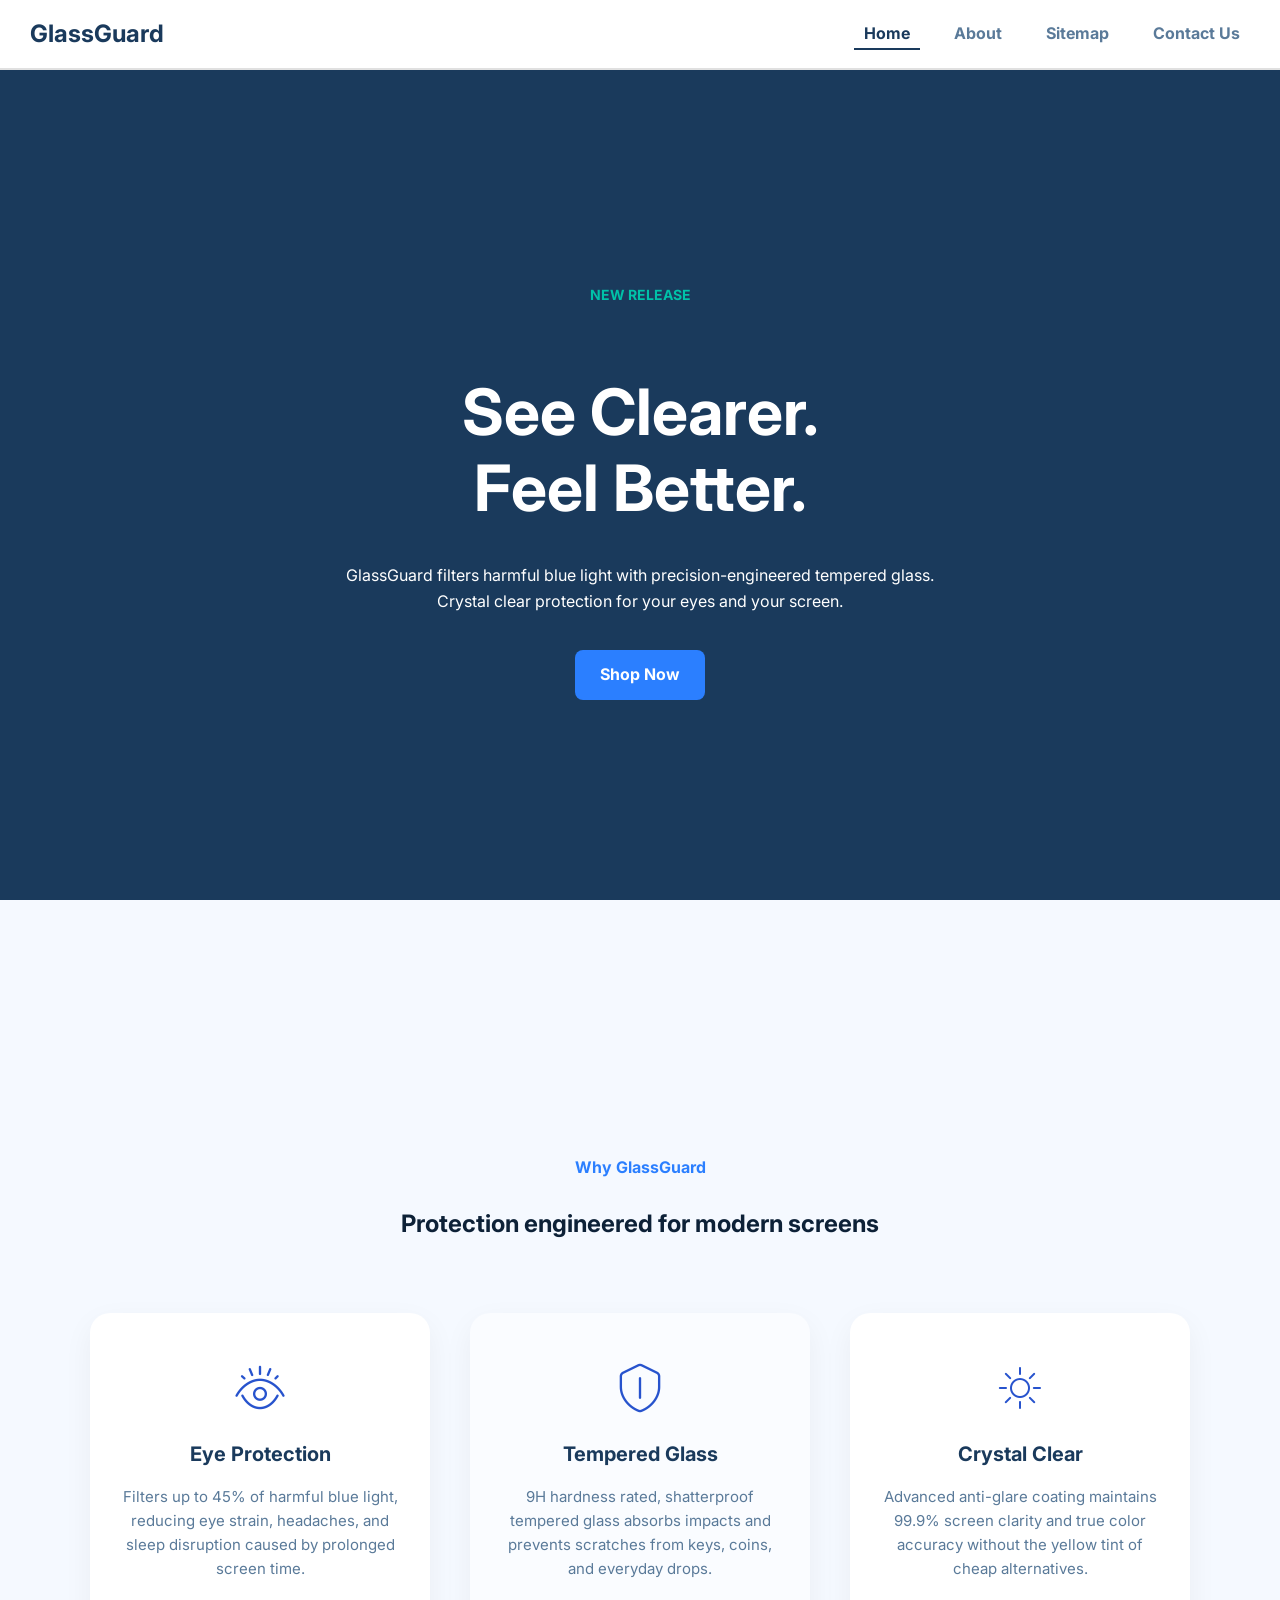
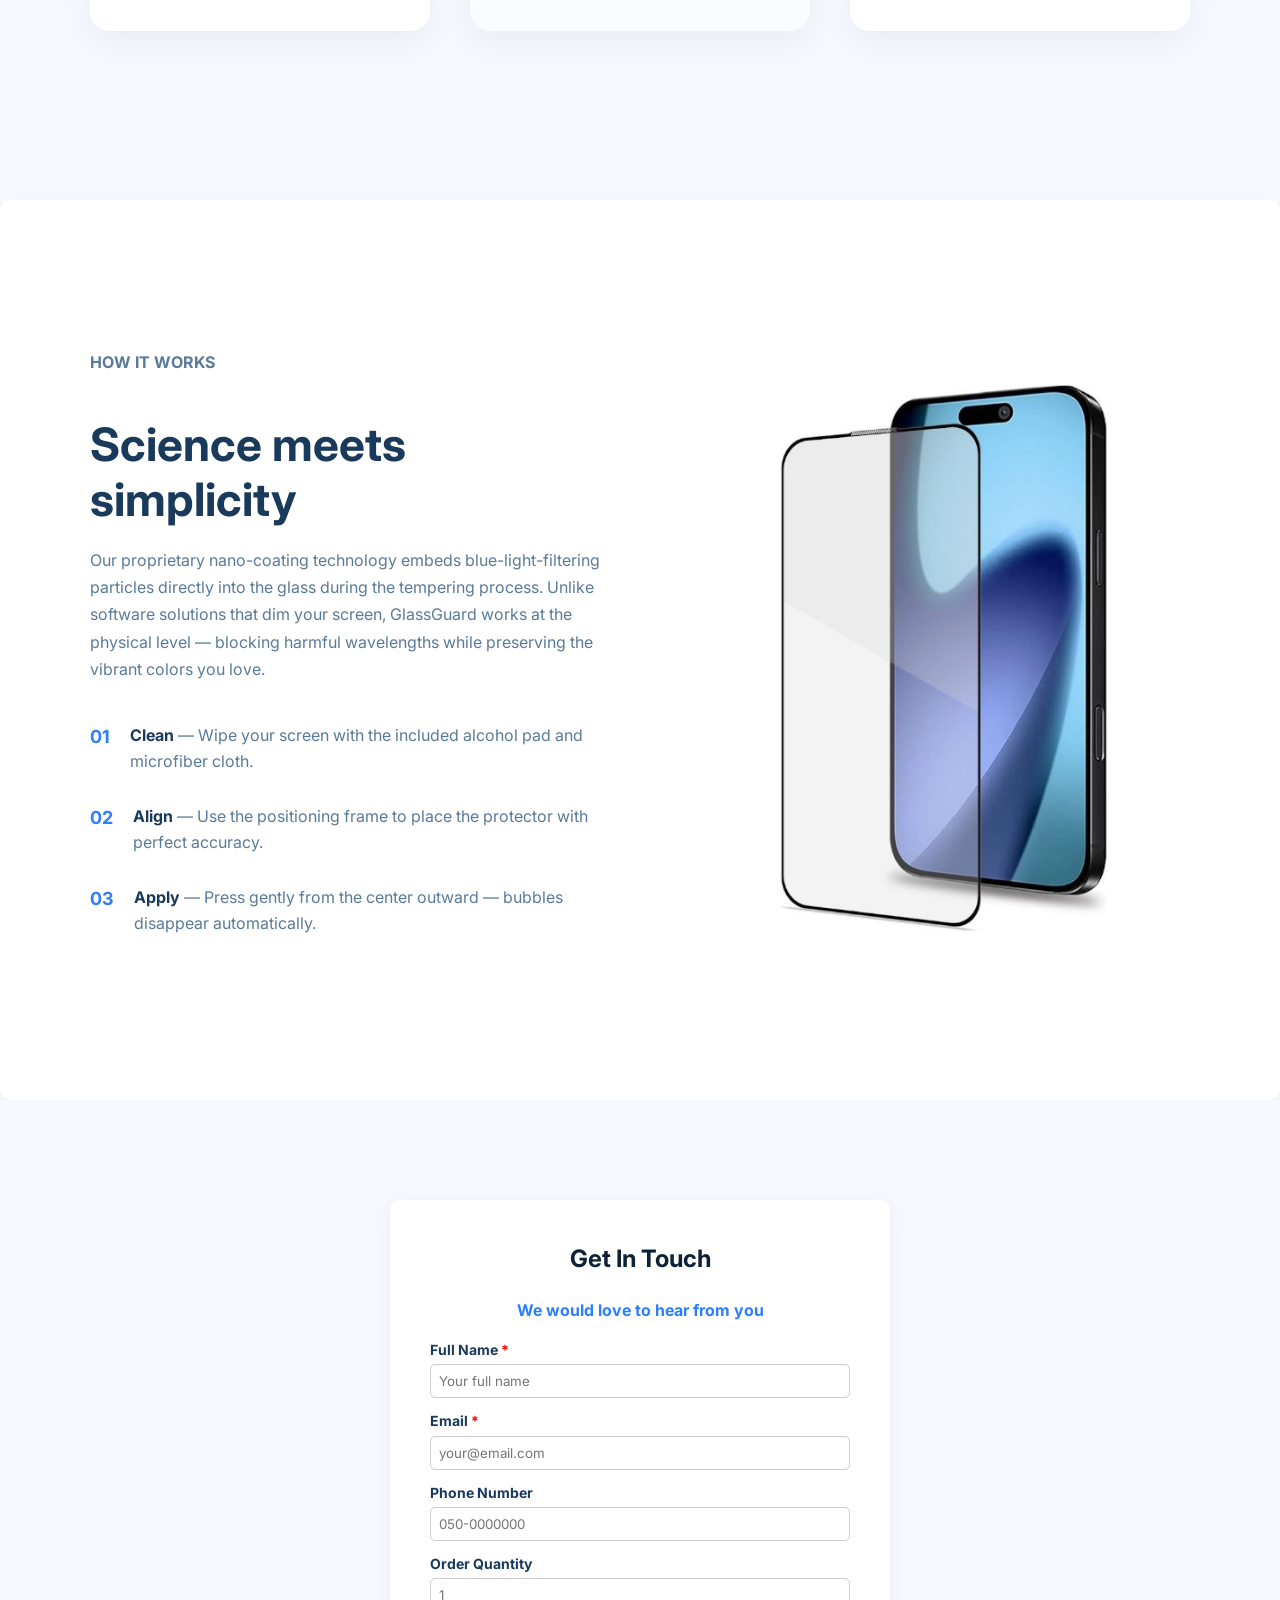
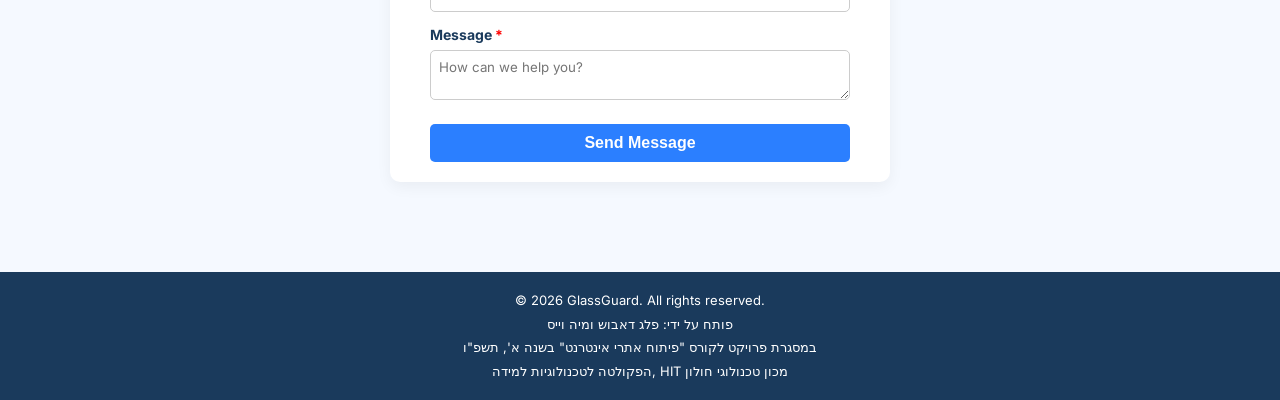
==== index.html @ 02487d66 "Add files via upload" ====
<!DOCTYPE html>
<html lang="en">
<head>
    <meta charset="UTF-8">
    <meta name="description" content="GlassGuard - Premium blue light filtering glass screen protector.">
    <title>GlassGuard - Home</title>
    <!-- Google Fonts: Inter -->
    <link rel="preconnect" href="https://fonts.googleapis.com">
    <link rel="preconnect" href="https://fonts.gstatic.com" crossorigin>
    <link href="https://fonts.googleapis.com/css2?family=Inter:wght@300;400;500;600;700&display=swap" rel="stylesheet">

    <link rel="icon" href="images/favicon.ico" type="image/x-icon">

    <link rel="stylesheet" href="style.css">
</head>
<body>

<header>
    <nav>
        <h1><a href="index.html">GlassGuard</a></h1>

        <ul class="main-menu">
            <li><a href="index.html" class="active">Home</a></li>
            <li><a href="about.html">About</a></li>
            <li><a href="sitemap.html">Sitemap</a></li>
            <li><a href="contactUs.html">Contact Us</a></li>
        </ul>
    </nav>
</header>

<main>
    <section id="hero-section">
        <p class="new-release">New Release</p>
        <h2>See Clearer.<br>Feel Better.</h2>
        <p>GlassGuard filters harmful blue light with precision-engineered tempered glass.<br>Crystal clear protection for your eyes and your screen.</p>
        <a href="contactUs.html" class="btn">Shop Now</a>
    </section>

    <section id="benefits">
        <p class="section-subtitle">Why GlassGuard</p>
        <h2>Protection engineered for modern screens</h2>

        <div class="cards-container">
            <article class="card">
                <img src="images/eye_icon.png" alt="אייקון של עין המייצג הגנה על הראייה">
                <h3>Eye Protection</h3>
                <p>Filters up to 45% of harmful blue light, reducing eye strain, headaches, and sleep disruption caused by prolonged screen time.</p>
            </article>

            <article class="card">
                <img src="images/shield_icon.png" alt="אייקון של מגן שילדה המייצג הגנה של זכוכית חזקה">
                <h3>Tempered Glass</h3>
                <p>9H hardness rated, shatterproof tempered glass absorbs impacts and prevents scratches from keys, coins, and everyday drops.</p>
            </article>

            <article class="card">
                <img src="images/sun_icon.png" alt="אייקון של שמש המייצג בהירות">
                <h3>Crystal Clear</h3>
                <p>Advanced anti-glare coating maintains 99.9% screen clarity and true color accuracy without the yellow tint of cheap alternatives.</p>
            </article>
        </div>
    </section>

    <!-- אזור איך זה עובד -->
    <section id="how-it-works">
        <!-- יצרנו מעטפת (Flex) שתחזיק את שני הצדדים ביחד -->
        <div class="split-layout">

            <!-- צד שמאל: תוכן טקסטואלי -->
            <div class="text-side">
                <p class="section-subtitle">HOW IT WORKS</p>
                <h2>Science meets simplicity</h2>
                <p>Our proprietary nano-coating technology embeds blue-light-filtering particles directly into the glass during the tempering process. Unlike software solutions that dim your screen, GlassGuard works at the physical level — blocking harmful wavelengths while preserving the vibrant colors you love.</p>

                <!-- רשימה מעוצבת לפי הדוגמה -->
                <ul class="steps-list">
                    <li>
                        <span class="step-num">01</span>
                        <span class="step-text"><strong>Clean</strong> — Wipe your screen with the included alcohol pad and microfiber cloth.</span>
                    </li>
                    <li>
                        <span class="step-num">02</span>
                        <span class="step-text"><strong>Align</strong> — Use the positioning frame to place the protector with perfect accuracy.</span>
                    </li>
                    <li>
                        <span class="step-num">03</span>
                        <span class="step-text"><strong>Apply</strong> — Press gently from the center outward — bubbles disappear automatically.</span>
                    </li>
                </ul>
            </div>

            <!-- צד ימין: תמונה -->
            <div class="image-side">
                <!-- חובה לשים כאן את הנתיב לתמונה שיצרת ולהשאיר את ה-alt! -->
                <img src="images/screen_image.png" alt="המחשה של שכבות ההגנה במגן המסך GlassGuard">
            </div>

        </div>
    </section>
    <section id="contact-section">
        <div class="contact-container">
            <h2>Get In Touch</h2>
            <p class="section-subtitle">We would love to hear from you</p>

            <form action="#" method="post" class="simple-form">

                <div class="form-group">
                    <label for="fullName">Full Name <span class="required">*</span></label>
                    <input type="text" id="fullName" name="fullName" placeholder="Your full name" required>
                </div>

                <div class="form-group">
                    <label for="emailAddress">Email <span class="required">*</span></label>
                    <input type="email" id="emailAddress" name="emailAddress" placeholder="your@email.com" required>
                </div>

                <div class="form-group">
                    <label for="phoneNumber">Phone Number</label>
                    <input type="tel" id="phoneNumber" name="phoneNumber" placeholder="050-0000000">
                </div>

                <div class="form-group">
                    <label for="quantity">Order Quantity</label>
                    <input type="number" id="quantity" name="quantity" min="1" max="100" placeholder="1">
                </div>

                <div class="form-group">
                    <label for="messageBox">Message <span class="required">*</span></label>
                    <textarea id="messageBox" name="messageBox" placeholder="How can we help you?" rows="2" required></textarea>
                </div>

                <button type="submit" class="submit-btn">Send Message</button>
            </form>
        </div>
        <footer>
            <div class="footer-content">
                <p>&copy; 2026 GlassGuard. All rights reserved.</p>
                <p>פותח על ידי: פלג דאבוש ומיה וייס</p>
                <p>במסגרת פרויקט לקורס "פיתוח אתרי אינטרנט" בשנה א', תשפ"ו</p>
                <p>הפקולטה לטכנולוגיות למידה, HIT מכון טכנולוגי חולון</p>
            </div>
        </footer>
    </section>

</main>
</body>
</html>
---- style.css ----
/* ==========================================
   עיצוב כללי - מותאם לפרויקט סיום (13304)
   ========================================== */
html {
  scroll-behavior: smooth;
  scroll-snap-type: y mandatory; /* מגדיר שהגלילה "תיתפס" על כל אזור */
}
/* איפוס בסיסי ופונט גלובלי */
body {
  font-family: 'Inter', -apple-system, BlinkMacSystemFont, 'Segoe UI', Roboto, sans-serif;
  margin: 0;
  padding: 0;
  background-color: #F5F9FF;
  color: #0D2137;
  line-height: 1.6;
}

/* ביטול קו תחתון מכל הקישורים ושינוי צבע */
a {
  text-decoration: none;
  color: #2B7FFF;
}

/* ==========================================
   עיצוב התפריט העליון (Header + Nav)
   ========================================== */
header {
  position: fixed;
  top: 0;
  left: 0;
  width: 100%;
  z-index: 1000;
}
/* גיוון סלקטורים: שימוש בסלקטור בן ישיר */
header > nav {
  background-color: #ffffff;
  border-bottom: 2px solid #e0e0e0;
  padding: 15px 30px;
  display: flex;
  justify-content: space-between;
  align-items: center;
}

/* כותרת H1 (שהיא הלוגו בעמוד הבית) */
header > nav h1 {
  margin: 0;
  font-size: 24px;
}

header > nav h1 a {
  color: #1A3A5C;
}

/* סלקטור היררכי רגיל לתפריט */
.main-menu {
  list-style-type: none;
  margin: 0;
  padding: 0;
}

.main-menu li {
  display: inline-block;
  margin-left: 20px;
}

.main-menu li a {
  font-weight: bold;
  color: #5A7A99;
  padding: 5px 10px;
}

/* שינוי עיצוב במעבר עכבר */
.main-menu li a:hover {
  color: #2B7FFF;
  border-bottom: 2px solid #2B7FFF;
}

.main-menu li a.active {
  color: #1A3A5C;
  border-bottom: 2px solid #1A3A5C;
}

/* ==========================================
   עיצוב אזורים מרכזיים בעמוד
   ========================================== */

/* ==========================================
   הגדלת אזור התוכן המרכזי
   ========================================== */
main {
  padding: 0;
  margin: 0;
  max-width: 100%;
}

/* ==========================================
   הוספת אוויר לנשימה מתחת לאזור הפתיח (הכחול)
   ========================================== */
section {
  height: 100vh; /* כל אזור תופס בדיוק 100% מגובה המסך */
  width: 100%;
  scroll-snap-align: start; /* הגלגלת עוצרת בדיוק בתחילת האזור */

  /* מירכוז התוכן לאמצע המסך */
  display: flex;
  flex-direction: column;
  justify-content: center;
  align-items: center;

  box-sizing: border-box;
  margin: 0;
  padding-top: 70px; /* הרחקה מהתפריט הצף */
}

#hero-section {
  background-color: #1A3A5C;
  color: white;
  text-align: center;
}

/* סלקטור למחלקות (Class) */
.new-release {
  color: #00C2A8;
  font-weight: bold;
  text-transform: uppercase;
  font-size: 14px;
}

#hero-section h2 {
  font-size: 64px; /* הגדלתי מ-36px, את יכולה לשחק עם המספר הזה עד שזה ייראה לך מושלם */
  margin-bottom: 20px; /* הוספתי קצת רווח למטה כדי שלא יידבק לטקסט שאחריו */
  line-height: 1.2; /* עוזר לשמור על רווח יפה בין שתי השורות של הכותרת */
}

/* כפתורים */
.btn {
  display: inline-block;
  background-color: #2B7FFF;
  color: white;
  padding: 12px 25px;
  border-radius: 8px;
  font-weight: bold;
  margin-top: 20px;
}

.btn:hover {
  background-color: #1A3A5C;
}

/* ==========================================
   עיצוב אזור היתרונות (כרטיסיות)
   ========================================== */

#benefits {
  background-color: #F5F9FF;
}

#how-it-works {
  background-color: white;
}

.section-subtitle {
  color: #2B7FFF;
  font-weight: bold;
  margin-bottom: 5px;
}

.cards-container {
  display: flex;
  justify-content: center; /* ממרכז את כל הכרטיסיות לאמצע המסך */
  gap: 40px; /* רווח יפה ואוורירי בין כרטיסייה לכרטיסייה */
  margin-top: 50px;
  width: 100%;
  max-width: 1100px;
}

/* כרטיסייה בודדת */
.card {
  background-color: white;
  border: none; /* הסרנו את המסגרת הרגילה לטובת צל */
  border-radius: 20px; /* פינות מעוגלות יותר כמו בתמונה */
  padding: 50px 30px; /* ריווח פנימי גדול (למעלה/למטה) למראה ארוך */
  width: 280px; /* רוחב קבוע שהופך אותן לצרות */
  text-align: center; /* ממרכז את כל הטקסט בפנים */
  box-shadow: 0 10px 30px rgba(0,0,0,0.05); /* צל עדין ורך */
}

.card img {
  width: 50px;
  height: auto;
  display: block;
  margin: 0 auto 25px auto; /* ממרכז את התמונה ודוחף את הטקסט למטה */
}
.card h3 {
  margin: 0 0 15px 0;
  color: #1A3A5C;
  font-size: 20px;
}

.card p {
  margin: 0;
  color: #5A7A99;
  font-size: 15px;
  line-height: 1.6;
}

/* גיוון סלקטורים: אלמנט זוגי (חובה לשמור לפי הנחיות הפרויקט!) */
.cards-container article:nth-child(even) {
  background-color: #FAFCFF; /* גוון תכלת כמעט לבן כדי לא להרוס את העיצוב אבל לשמור על הניקוד */
}

/* ==========================================
   עיצוב אזור "איך זה עובד" (רשימה)
   ========================================== */

#how-it-works {
  background-color: white;
  padding: 30px;
  border-radius: 10px;
  box-shadow: 0 2px 5px rgba(0,0,0,0.05);
}

/* המעטפת של שני הצדדים מבוססת על Flexbox */
.split-layout {
  display: flex;
  align-items: center; /* ממרכז את שני הצדדים אנכית אחד מול השני */
  justify-content: space-between;
  gap: 80px; /* רווח נשימה יפה בין הטקסט לתמונה */
  width: 100%;
  max-width: 1100px;
  padding: 0 40px;
}

/* צד שמאל - הגדרות טקסט */
.text-side {
  flex: 1; /* לוקח חצי מהמקום */
  text-align: left; /* מיישר את כל הטקסט לשמאל כמו שביקשת */
}

.text-side h2 {
  font-size: 46px;
  color: #1A3A5C;
  margin-top: 10px;
  margin-bottom: 20px;
  line-height: 1.2;
}

/* סלקטור בן ישיר - מיישם עיצוב רק על פסקאות שהן מיד תחת צד שמאל */
.text-side > p {
  color: #5A7A99;
  font-size: 16px;
  line-height: 1.7;
  margin-bottom: 40px; /* רווח לפני הרשימה הממוספרת */
}

/* עיצוב הרשימה הממוספרת ללא נקודות רגילות */
.steps-list {
  list-style-type: none; /* מסיר את הנקודות הדיפולטיביות של הרשימה */
  padding: 0;
  margin: 0;
}

.steps-list li {
  display: flex; /* מסדר את המספר ואת הטקסט באותה שורה */
  align-items: flex-start;
  gap: 20px;
  margin-bottom: 30px;
}

/* עיצוב המספרים (01, 02...) */
.step-num {
  color: #2B7FFF;
  font-weight: bold;
  font-size: 18px;
  line-height: 1.5;
}

/* עיצוב הטקסט עצמו בתוך הרשימה */
.step-text {
  color: #5A7A99;
  font-size: 16px;
  line-height: 1.6;
}

.step-text strong {
  color: #1A3A5C;
}

/* צד ימין - הגדרות תמונה */
.image-side {
  flex: 1; /* לוקח את החצי השני של המקום */
  display: flex;
  justify-content: center;
}

/* מוודא שהתמונה לא תגלוש מחוץ לאזור שלה */
.image-side img {
  max-width: 100%;
  max-height: 65vh; /* מגביל את הגובה המקסימלי כך שישאיר מקום בתחתית ובראש המסך */
  width: auto; /* שומר על הפרופורציות הטבעיות של התמונה */
  object-fit: contain; /* פקודה מצוינת שמבטיחה שהתמונה כולה תוצג מבלי להיחתך לעולם */
}

/* ==========================================
   עיצוב אזור טופס צור קשר - מעודכן למסך יחיד
   ========================================== */
#contact-section {
  background-color: #F5F9FF;
  display: flex;
  flex-direction: column;
  justify-content: flex-start;
  align-items: center;
  padding-top: 80px; /* רווח מהתפריט הצף */

  /* התיקון הקריטי: מאפשר לאזור לגדול מעבר למסך אחד אם הטופס ארוך מדי למסך שלך */
  min-height: 100vh;
  height: auto;
}

.contact-container {
  margin: 20px auto 40px auto; /* ממרכז ומרחיק את הטופס מהפוטר */
  background-color: white;
  padding: 20px 40px;
  border-radius: 10px;
  box-shadow: 0 5px 15px rgba(0,0,0,0.05);
  width: 100%;
  max-width: 500px;
  text-align: center;
  box-sizing: border-box;
}

.simple-form {
  text-align: left;
  margin-top: 15px; /* פחות רווח מתחת לכותרות */
}

.form-group {
  margin-bottom: 12px; /* צמצום הרווח בין שדה לשדה */
}

.form-group label {
  display: block;
  margin-bottom: 3px; /* הקטנת הרווח בין הלייבל לשדה עצמו */
  font-weight: bold;
  color: #1A3A5C;
  font-size: 14px; /* פונט קצת יותר עדין ללייבלים */
}

/* סימון שדות חובה ויזואלית */
.required {
  color: red;
}

.form-group input,
.form-group textarea {
  width: 100%;
  padding: 8px; /* הקטנת גובה השדה */
  border: 1px solid #ccc;
  border-radius: 5px;
  box-sizing: border-box;
  font-family: inherit;
}

.form-group input:focus,
.form-group textarea:focus {
  border-color: #2B7FFF;
  outline: none;
}

.submit-btn {
  width: 100%;
  background-color: #2B7FFF;
  color: white;
  padding: 10px; /* כפתור קצת פחות גבוה */
  border: none;
  border-radius: 5px;
  font-size: 16px;
  font-weight: bold;
  cursor: pointer;
  margin-top: 5px;
}

.submit-btn:hover {
  background-color: #1A3A5C;
}

/* ==========================================
   עיצוב אזור תחתון (Footer)
   ========================================== */

footer {
  background-color: #1A3A5C;
  color: white;
  text-align: center;
  padding: 15px 20px;
  width: 100%;
  box-sizing: border-box;

  /* הקסם השני: אומר לדפדפן שמותר לו לעצור גם בסוף הפוטר ולא רק לזרוק אותך למעלה! */
  scroll-snap-align: end;
  margin-top: auto; /* דוחף את הפוטר תמיד לתחתית האזור */
}

.footer-content p {
  margin: 3px 0;
  font-size: 13px;
}
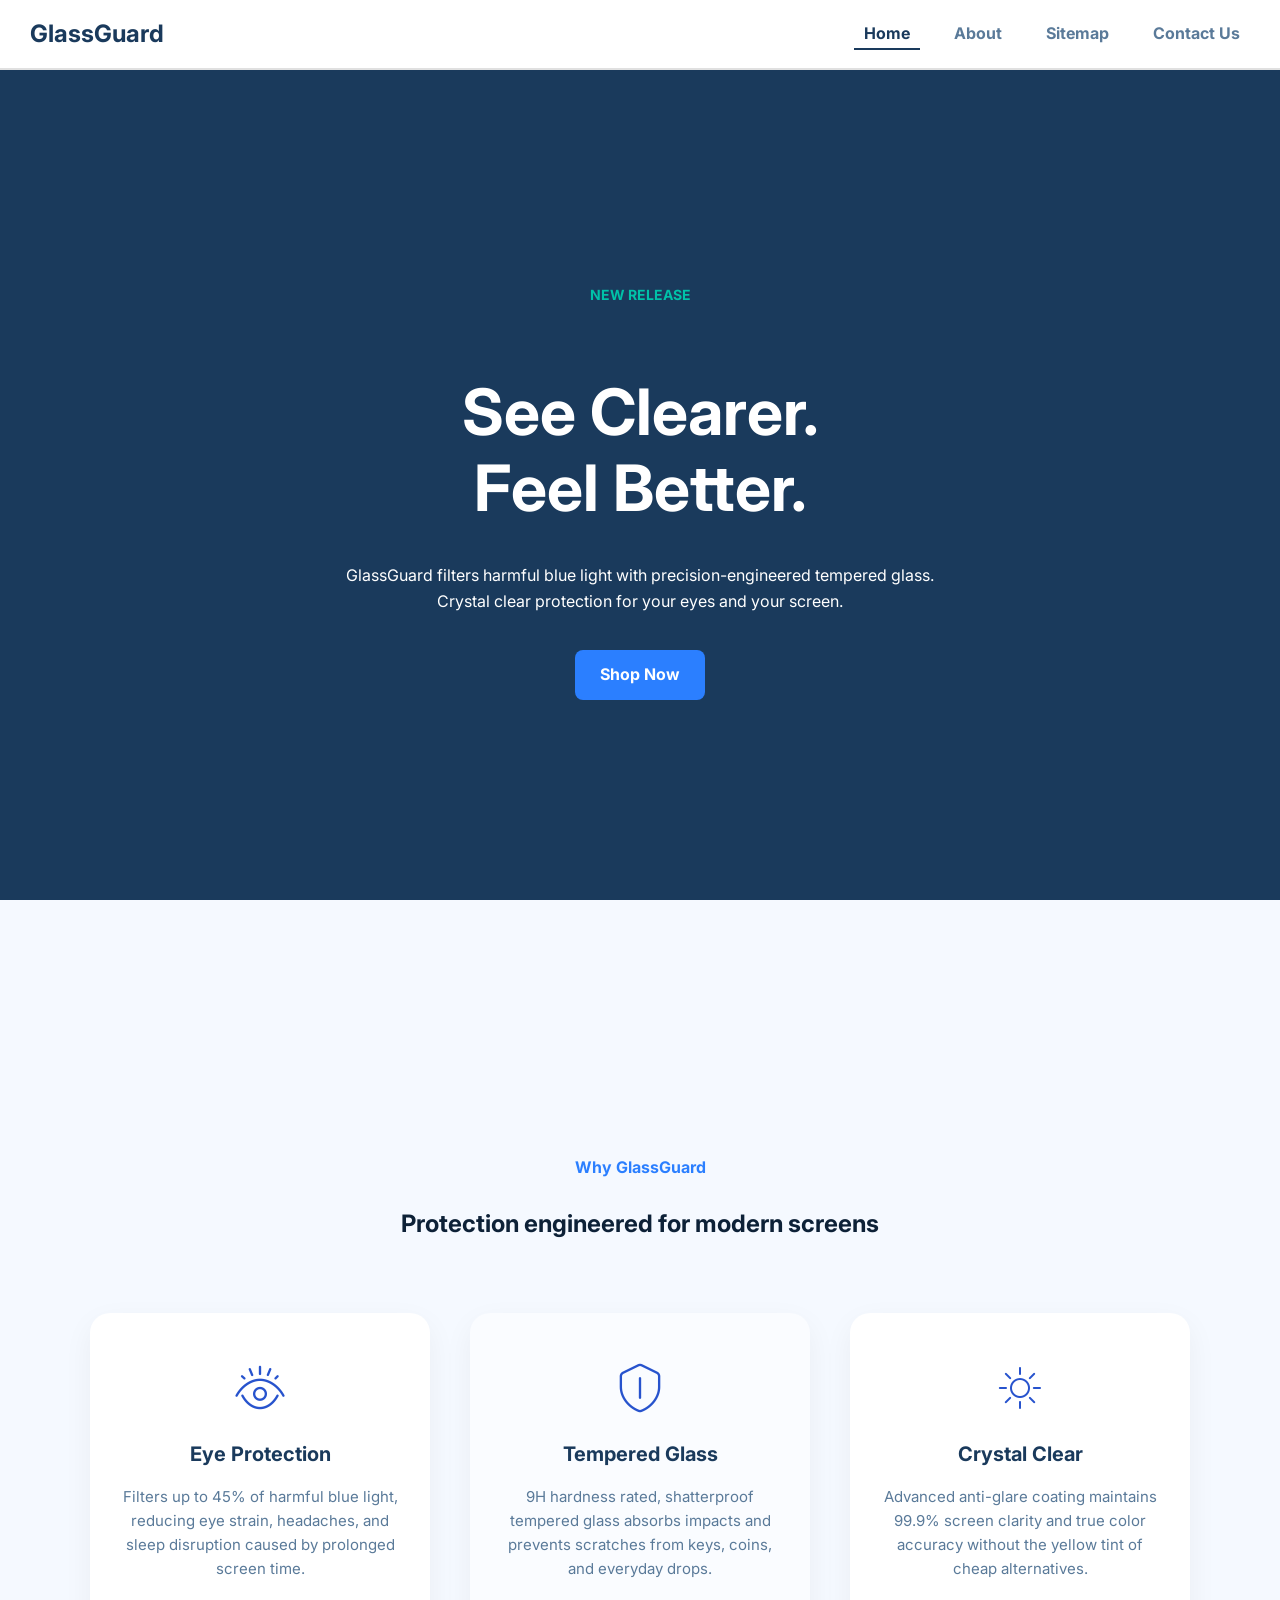
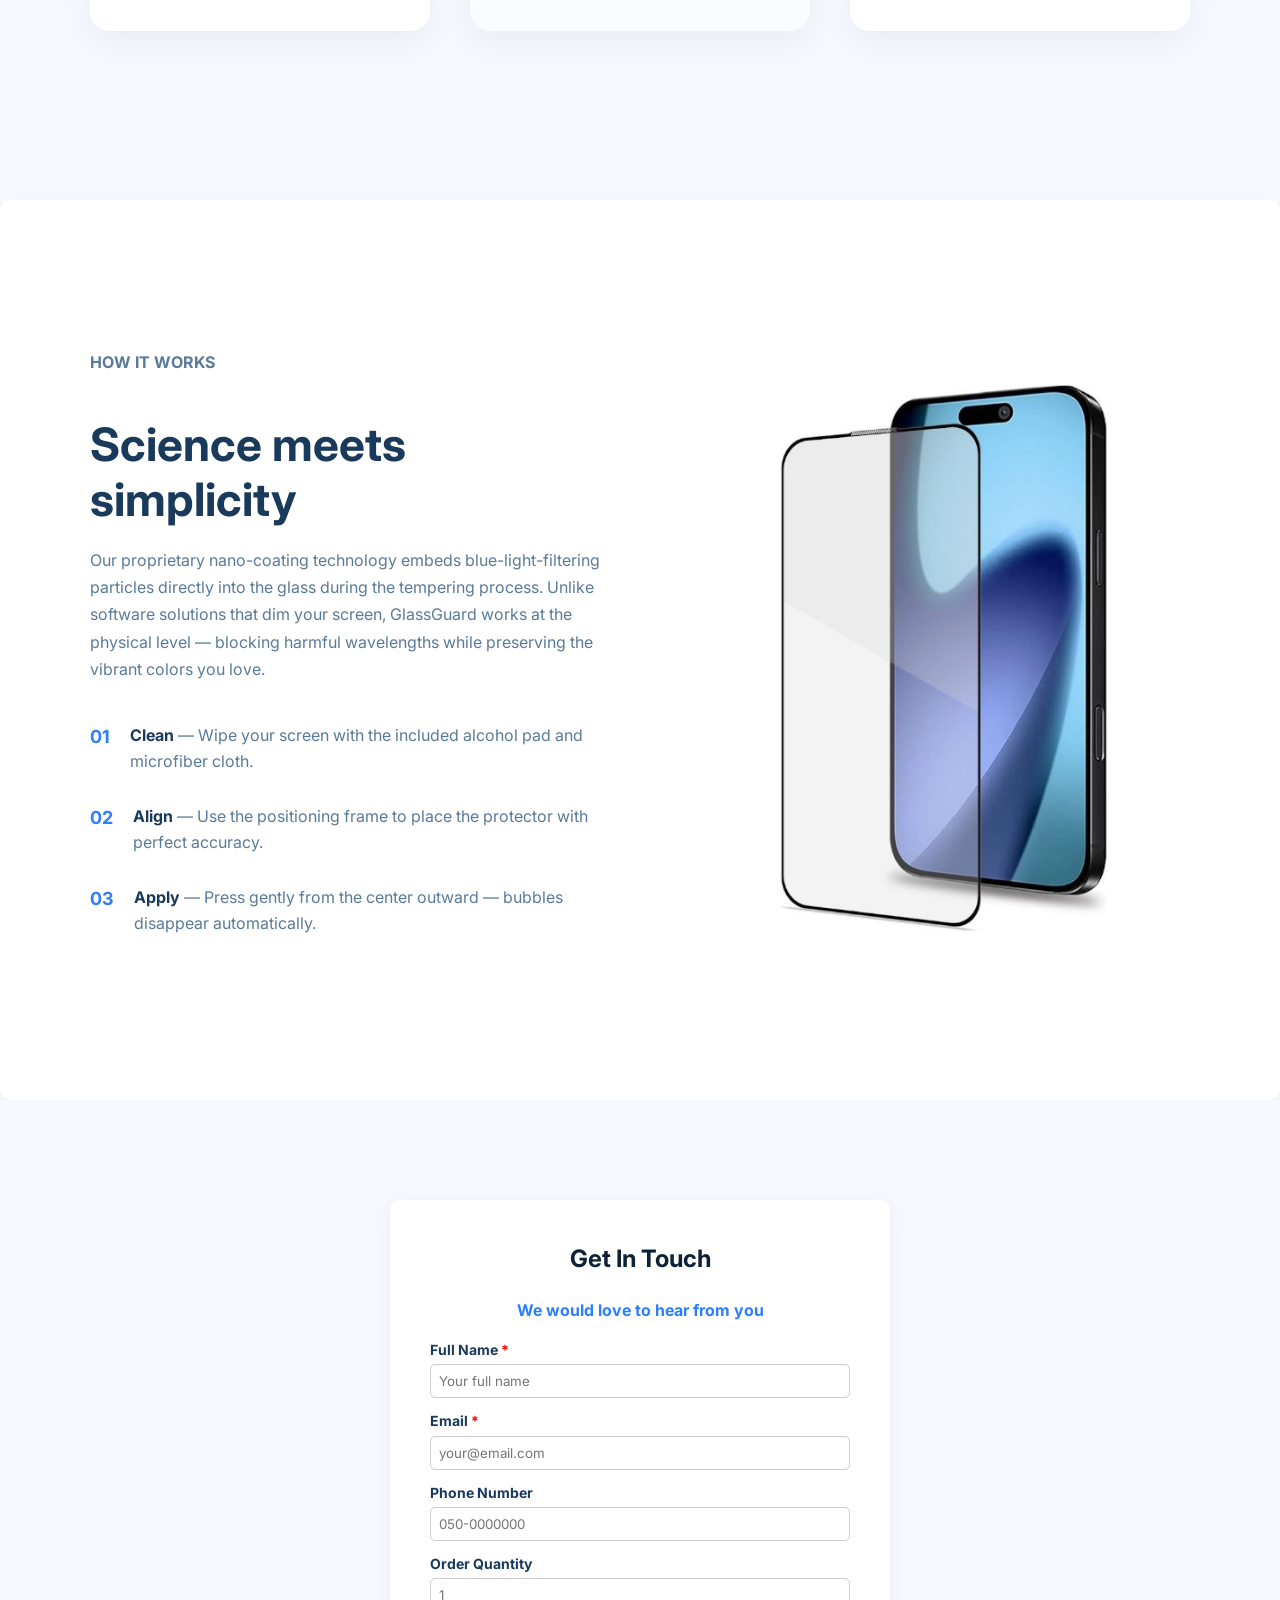
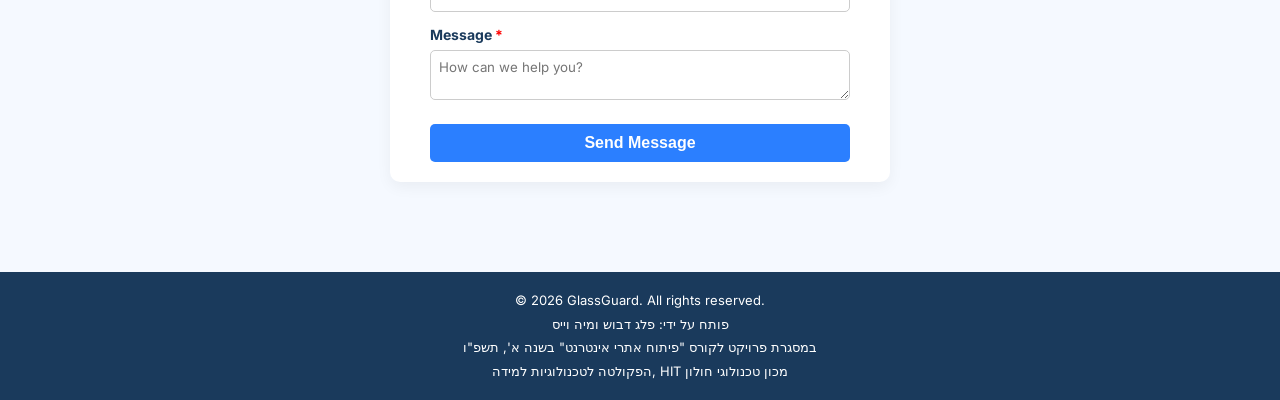
==== commit 5e185a94: "Update index.html" ====
--- a/index.html
+++ b/index.html
@@ -135,7 +135,7 @@
         <footer>
             <div class="footer-content">
                 <p>&copy; 2026 GlassGuard. All rights reserved.</p>
-                <p>פותח על ידי: פלג דאבוש ומיה וייס</p>
+                <p>פותח על ידי: פלג דבוש ומיה וייס</p>
                 <p>במסגרת פרויקט לקורס "פיתוח אתרי אינטרנט" בשנה א', תשפ"ו</p>
                 <p>הפקולטה לטכנולוגיות למידה, HIT מכון טכנולוגי חולון</p>
             </div>
@@ -144,4 +144,4 @@
 
 </main>
 </body>
-</html>+</html>
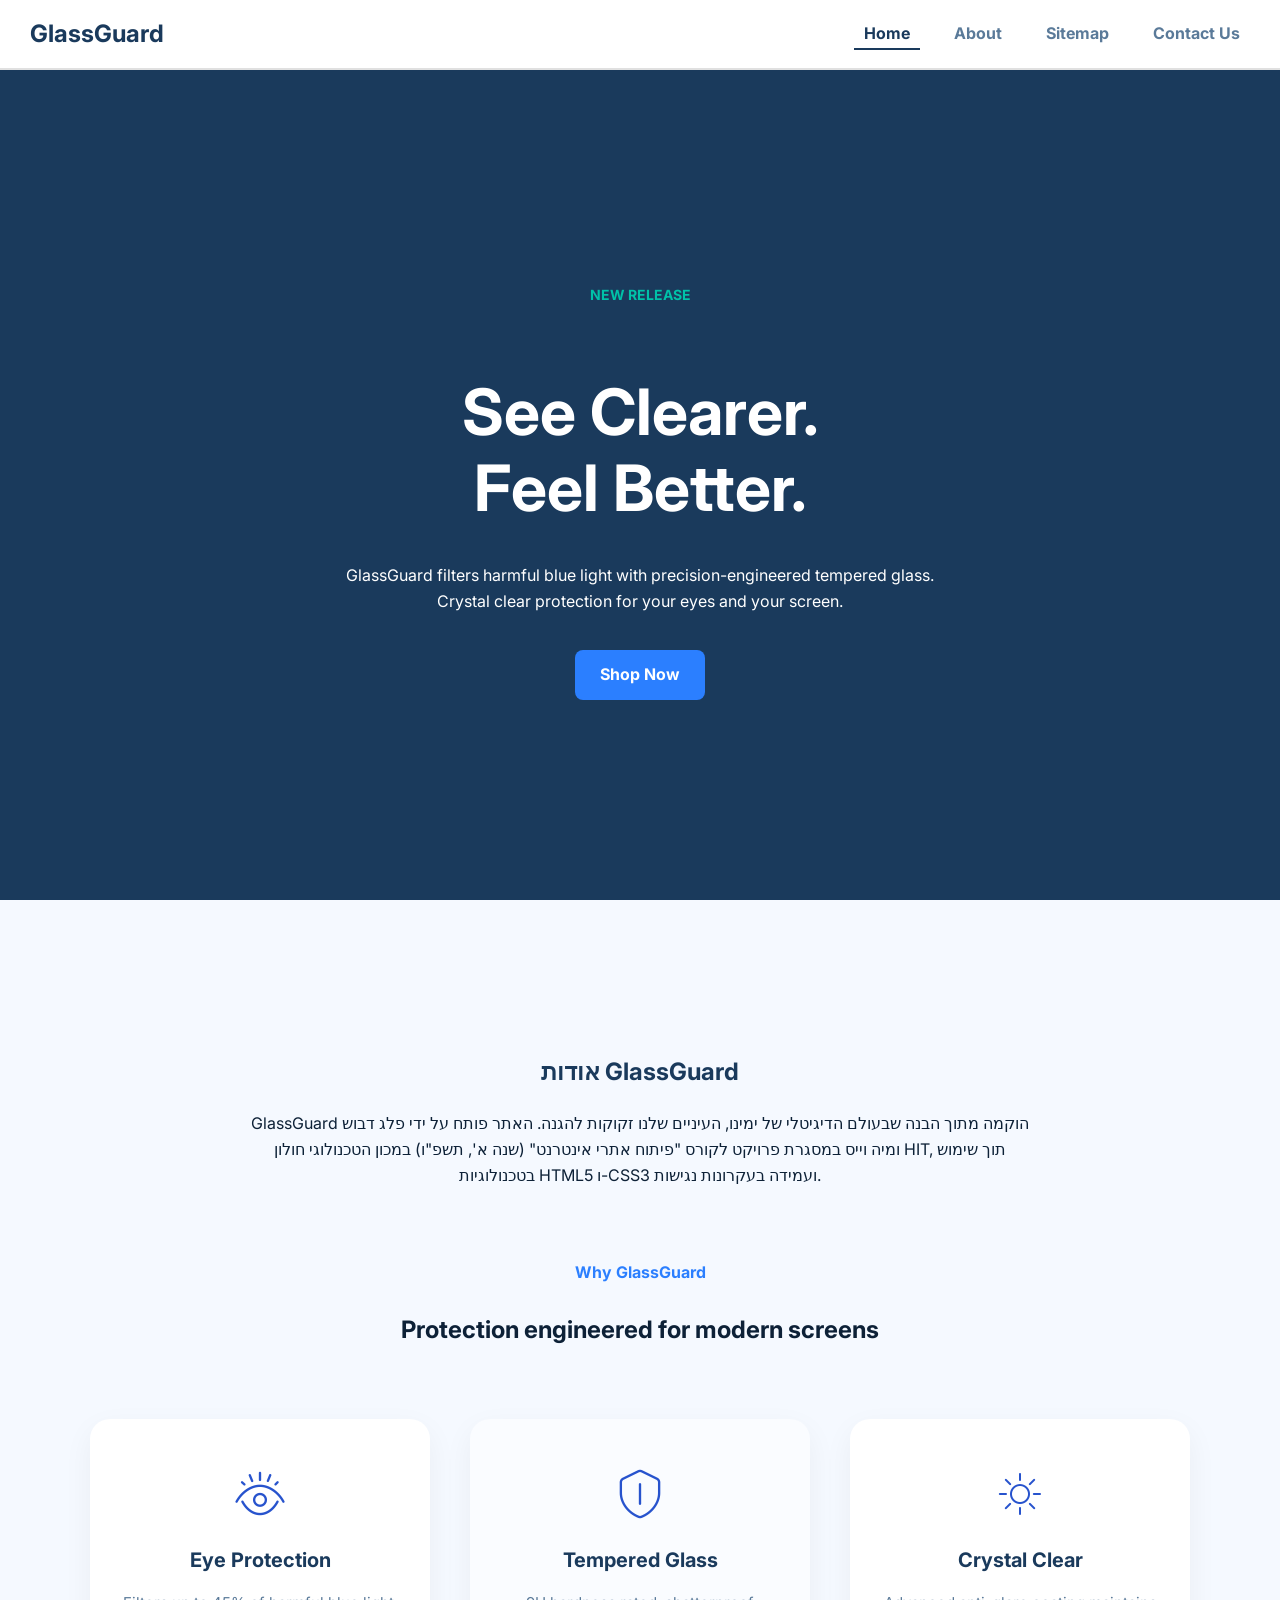
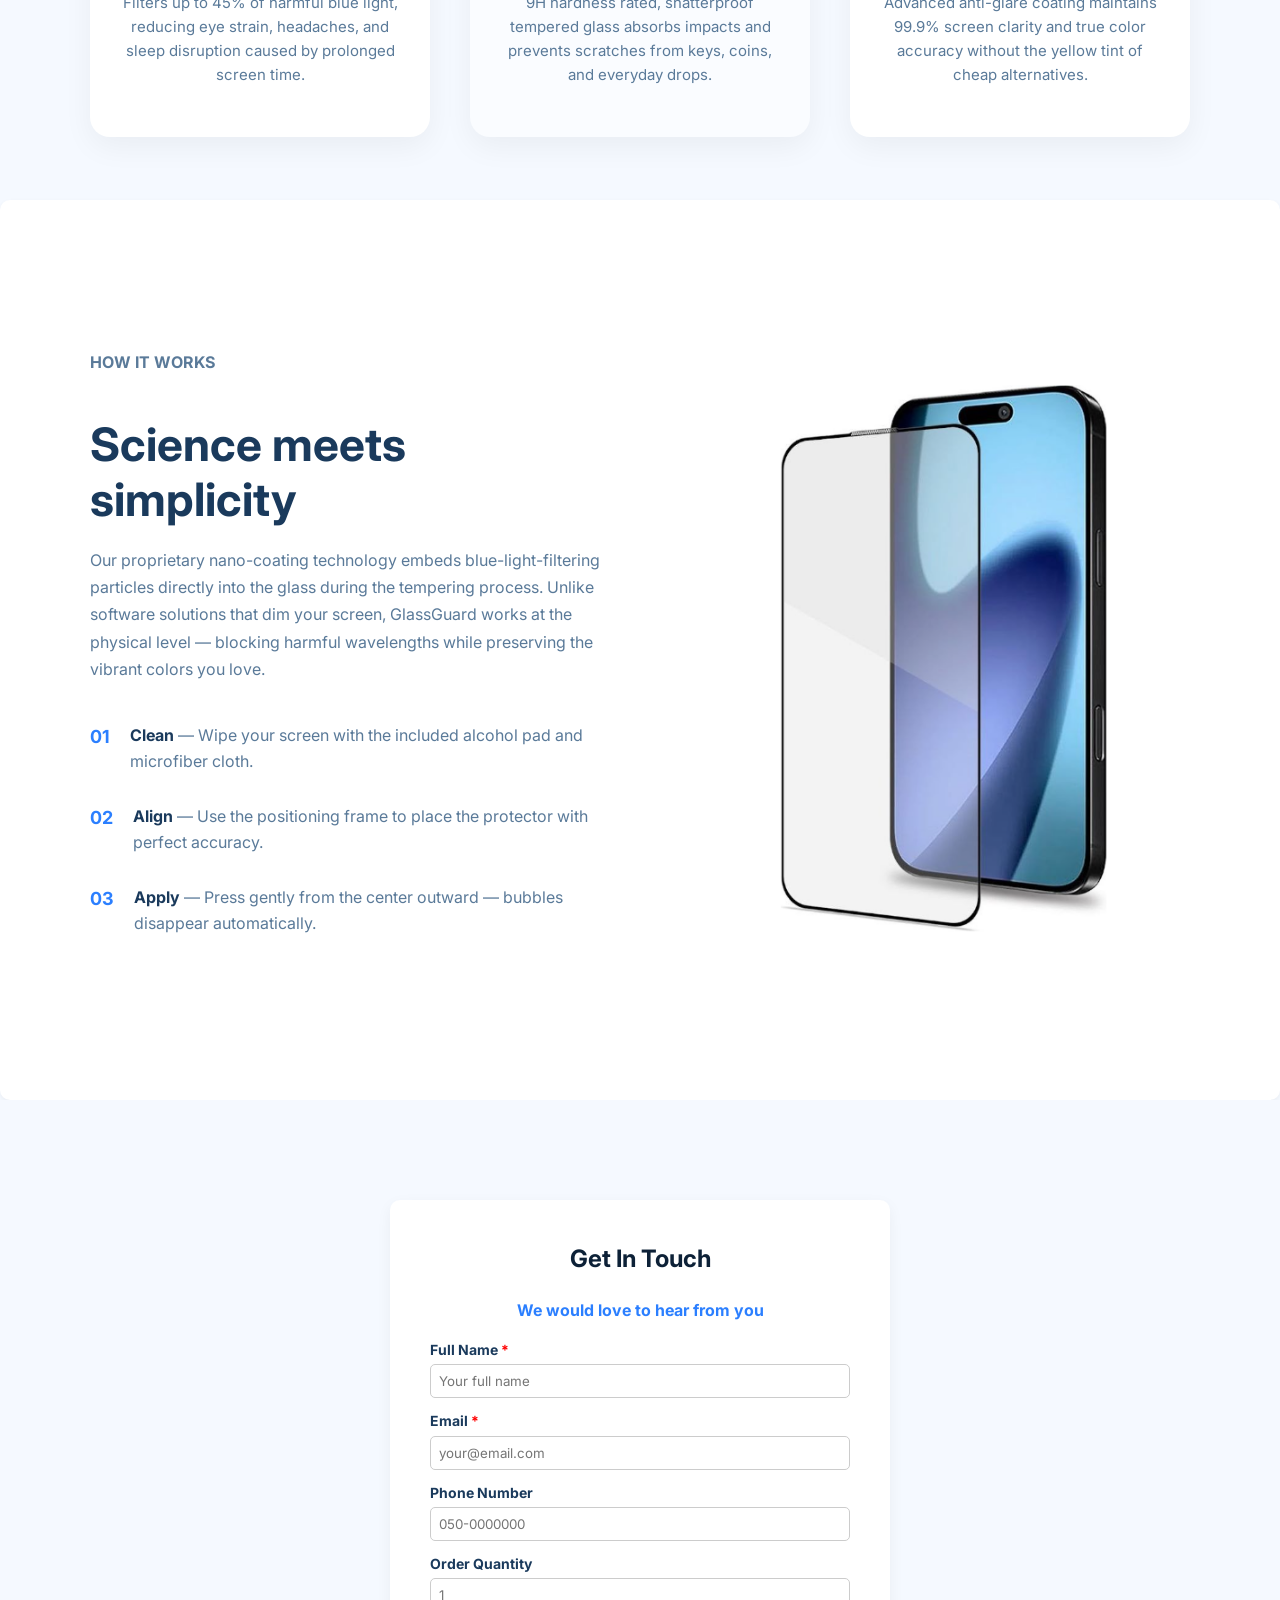
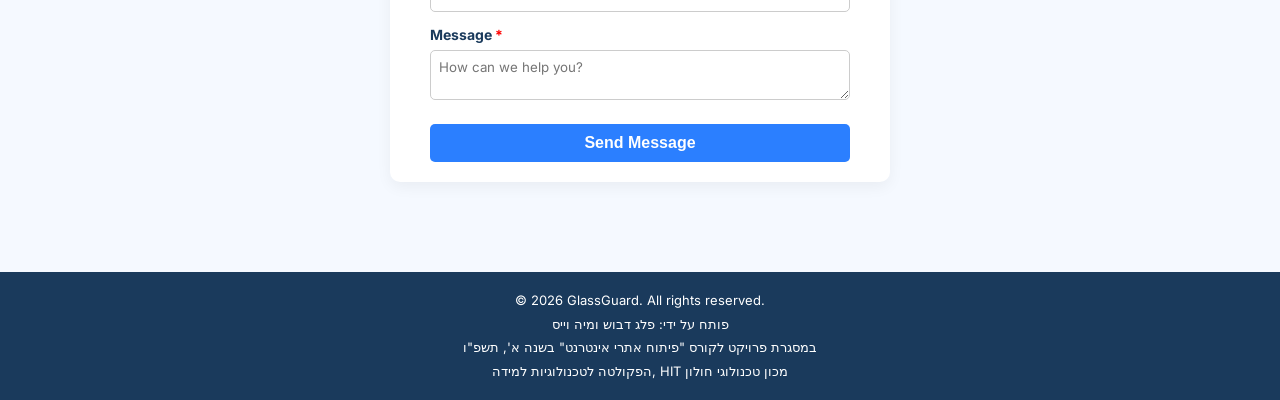
==== commit 3f8beb73: "עידכון אודות index.html" ====
--- a/index.html
+++ b/index.html
@@ -37,8 +37,15 @@
     </section>
 
     <section id="benefits">
-        <p class="section-subtitle">Why GlassGuard</p>
-        <h2>Protection engineered for modern screens</h2>
+    <div class="about-intro" style="text-align: center; margin-bottom: 40px; max-width: 800px;">
+        <h2 style="color: #1A3A5C;">אודות GlassGuard</h2>
+        <p>GlassGuard הוקמה מתוך הבנה שבעולם הדיגיטלי של ימינו, העיניים שלנו זקוקות להגנה. 
+           האתר פותח על ידי פלג דבוש ומיה וייס במסגרת פרויקט לקורס "פיתוח אתרי אינטרנט" (שנה א', תשפ"ו) במכון הטכנולוגי חולון HIT, 
+           תוך שימוש בטכנולוגיות HTML5 ו-CSS3 ועמידה בעקרונות נגישות.</p>
+    </div>
+
+    <p class="section-subtitle">Why GlassGuard</p>
+    <h2>Protection engineered for modern screens</h2>
 
         <div class="cards-container">
             <article class="card">
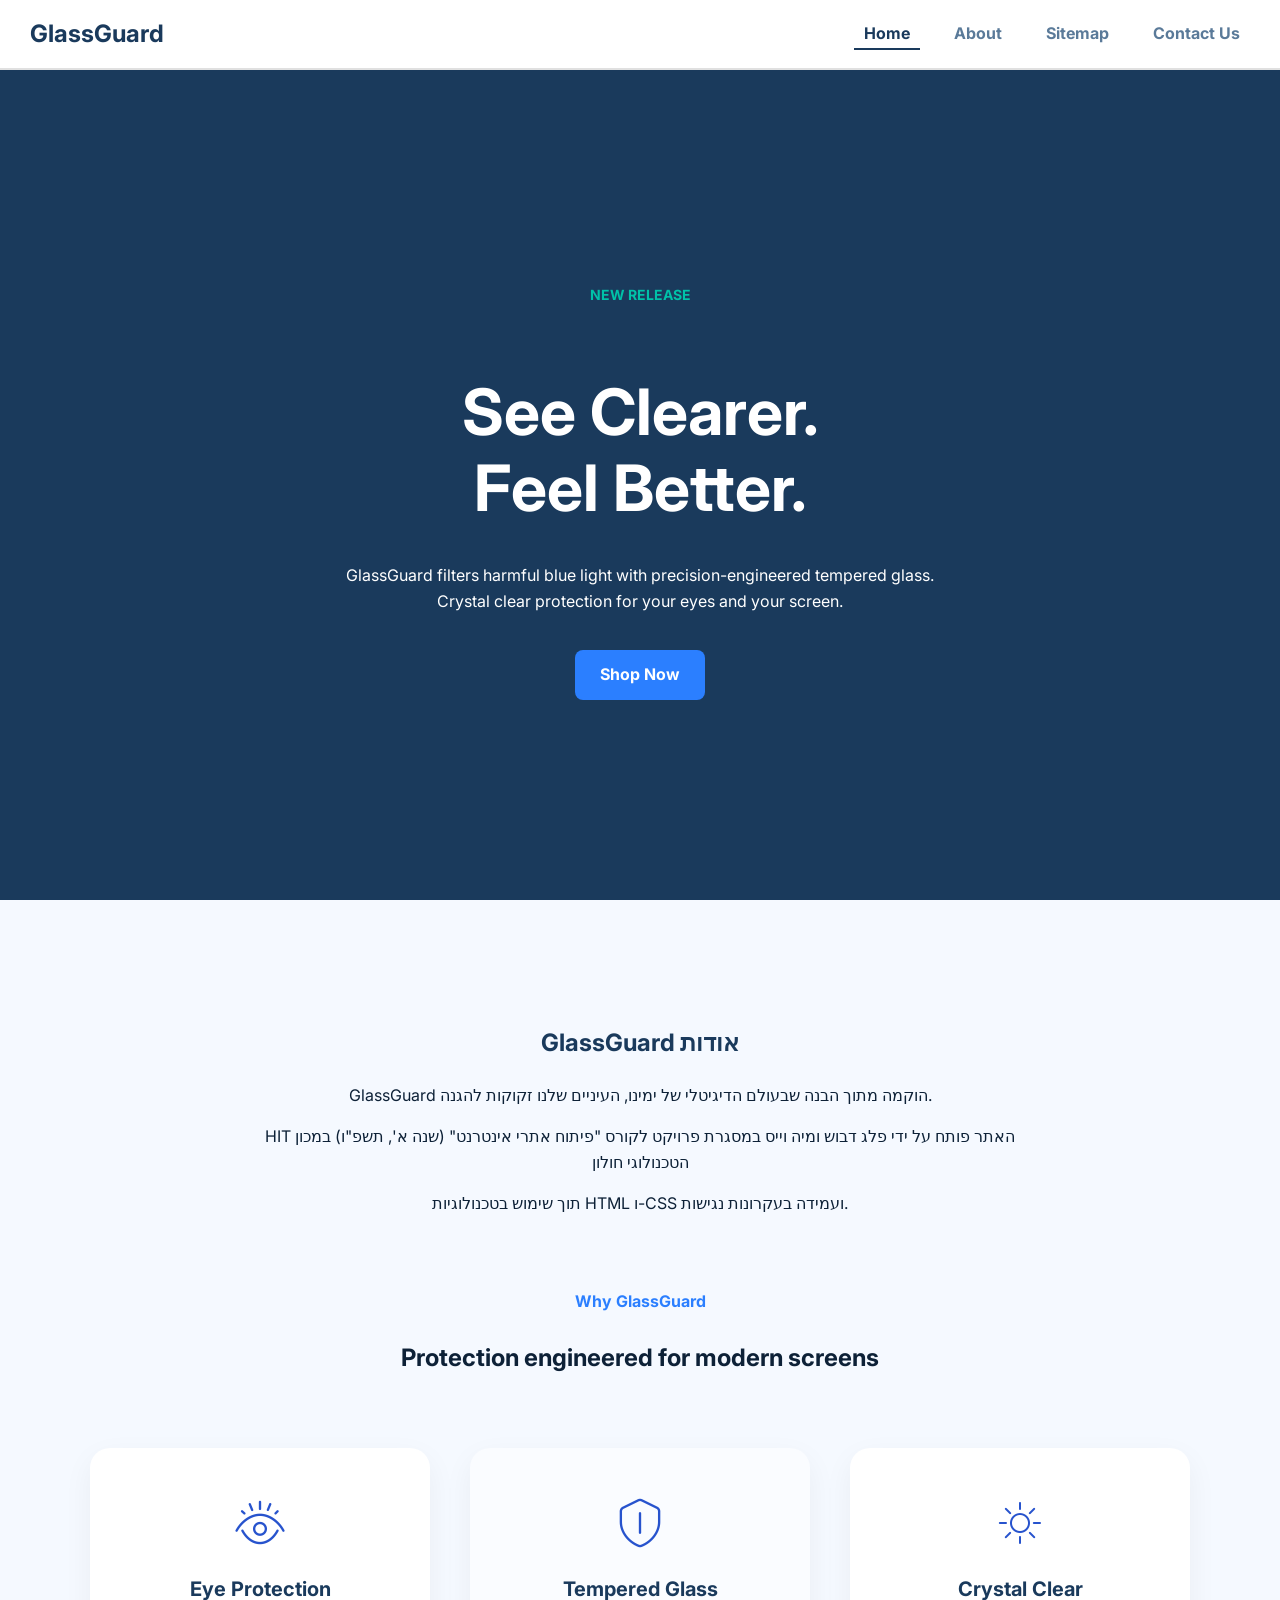
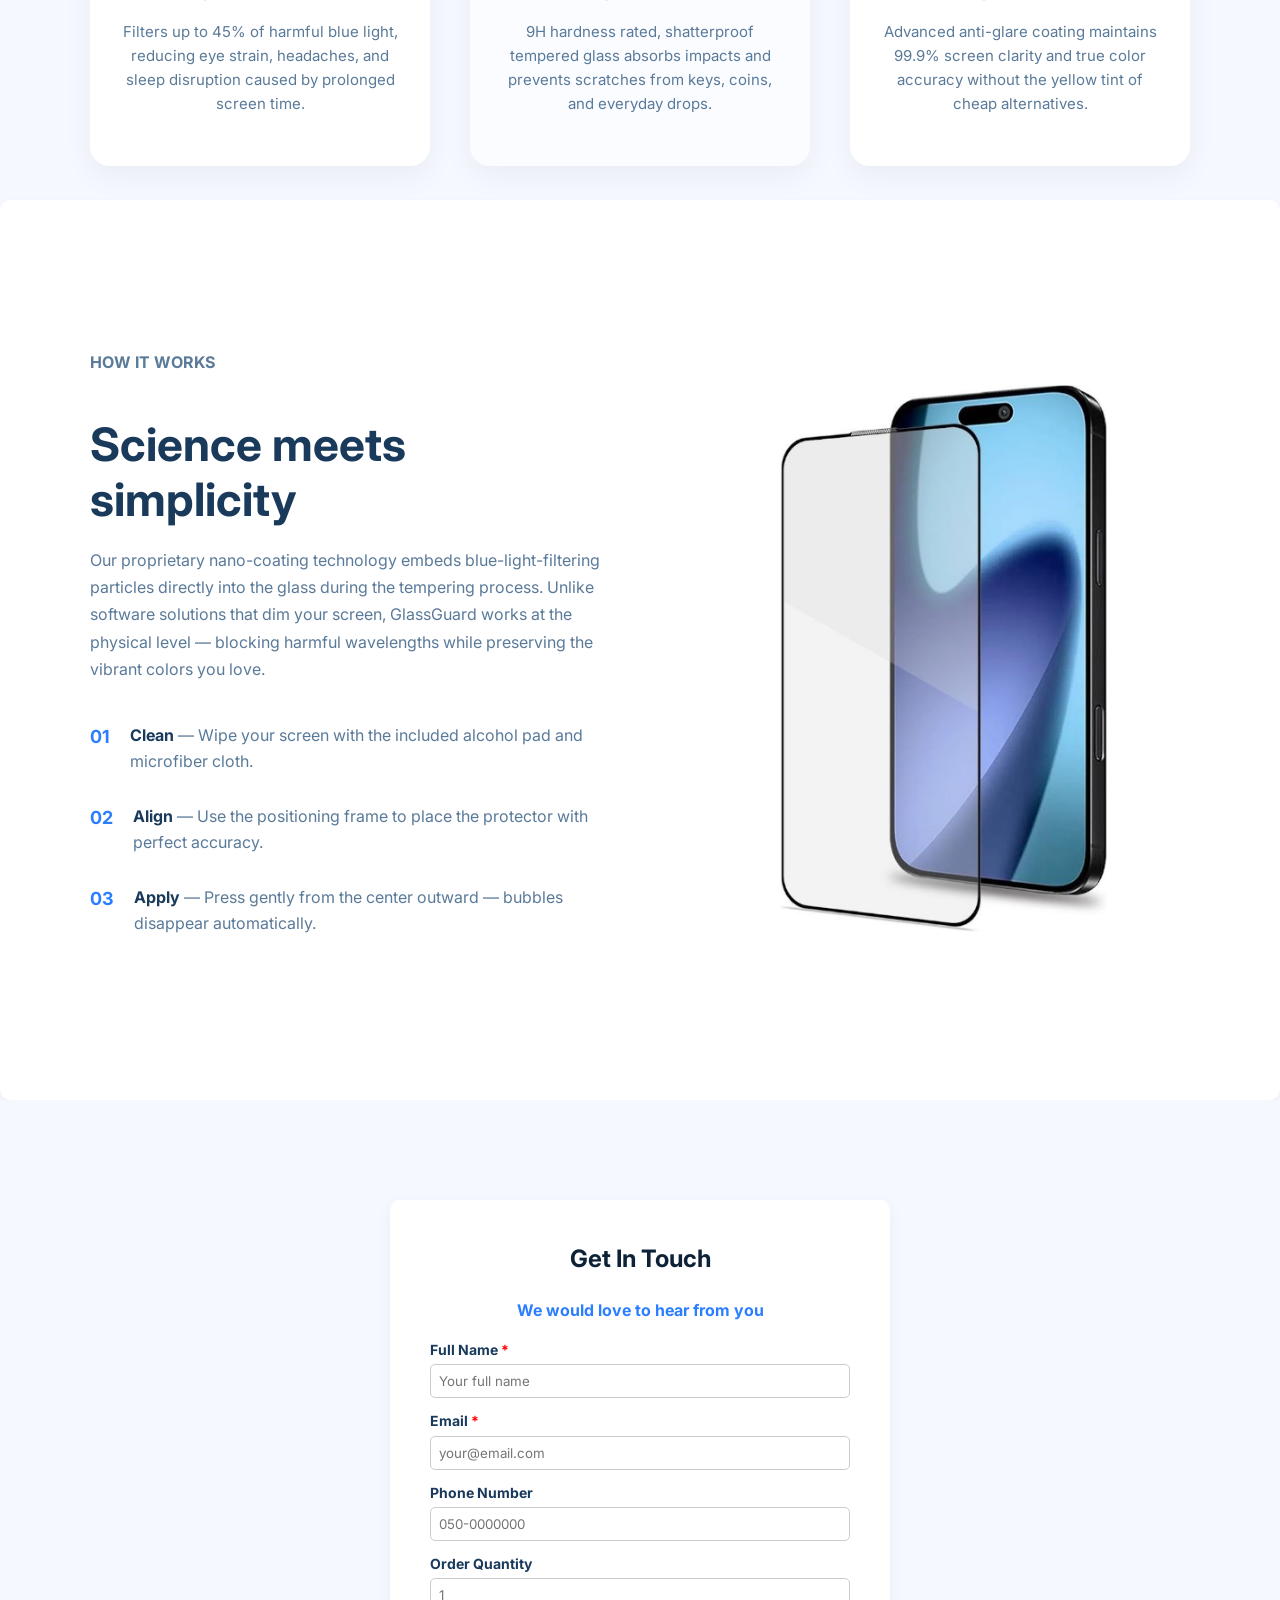
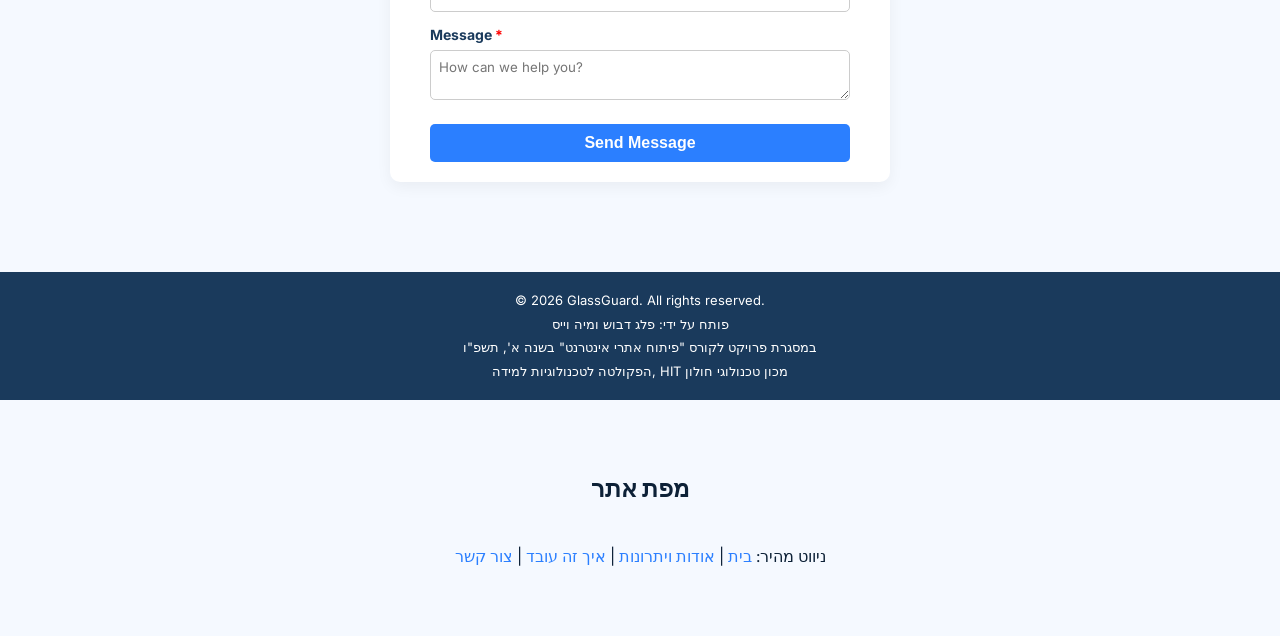
==== commit d07c7593: "עדכון אודות ומפת אתר.html" ====
--- a/index.html
+++ b/index.html
@@ -38,10 +38,11 @@
 
     <section id="benefits">
     <div class="about-intro" style="text-align: center; margin-bottom: 40px; max-width: 800px;">
-        <h2 style="color: #1A3A5C;">אודות GlassGuard</h2>
+        <h2 style="color: #1A3A5C;">GlassGuard אודות</h2>
         <p>GlassGuard הוקמה מתוך הבנה שבעולם הדיגיטלי של ימינו, העיניים שלנו זקוקות להגנה. 
-           האתר פותח על ידי פלג דבוש ומיה וייס במסגרת פרויקט לקורס "פיתוח אתרי אינטרנט" (שנה א', תשפ"ו) במכון הטכנולוגי חולון HIT, 
-           תוך שימוש בטכנולוגיות HTML5 ו-CSS3 ועמידה בעקרונות נגישות.</p>
+        <p></p>HIT האתר פותח על ידי פלג דבוש ומיה וייס במסגרת פרויקט לקורס "פיתוח אתרי אינטרנט" (שנה א', תשפ"ו) במכון הטכנולוגי חולון 
+        <p> תוך שימוש בטכנולוגיות HTML ו-CSS ועמידה בעקרונות נגישות.</p>
+
     </div>
 
     <p class="section-subtitle">Why GlassGuard</p>
@@ -139,6 +140,8 @@
                 <button type="submit" class="submit-btn">Send Message</button>
             </form>
         </div>
+
+        
         <footer>
             <div class="footer-content">
                 <p>&copy; 2026 GlassGuard. All rights reserved.</p>
@@ -149,6 +152,16 @@
         </footer>
     </section>
 
+    <section id="sitemap-section" style="height: auto; padding: 50px 0;">
+    <h2>מפת אתר</h2>
+    <p>ניווט מהיר: 
+       <a href="#hero-section">בית</a> | 
+       <a href="#benefits">אודות ויתרונות</a> | 
+       <a href="#how-it-works">איך זה עובד</a> | 
+       <a href="#contact-section">צור קשר</a>
+    </p>
+</section>
+
 </main>
 </body>
 </html>
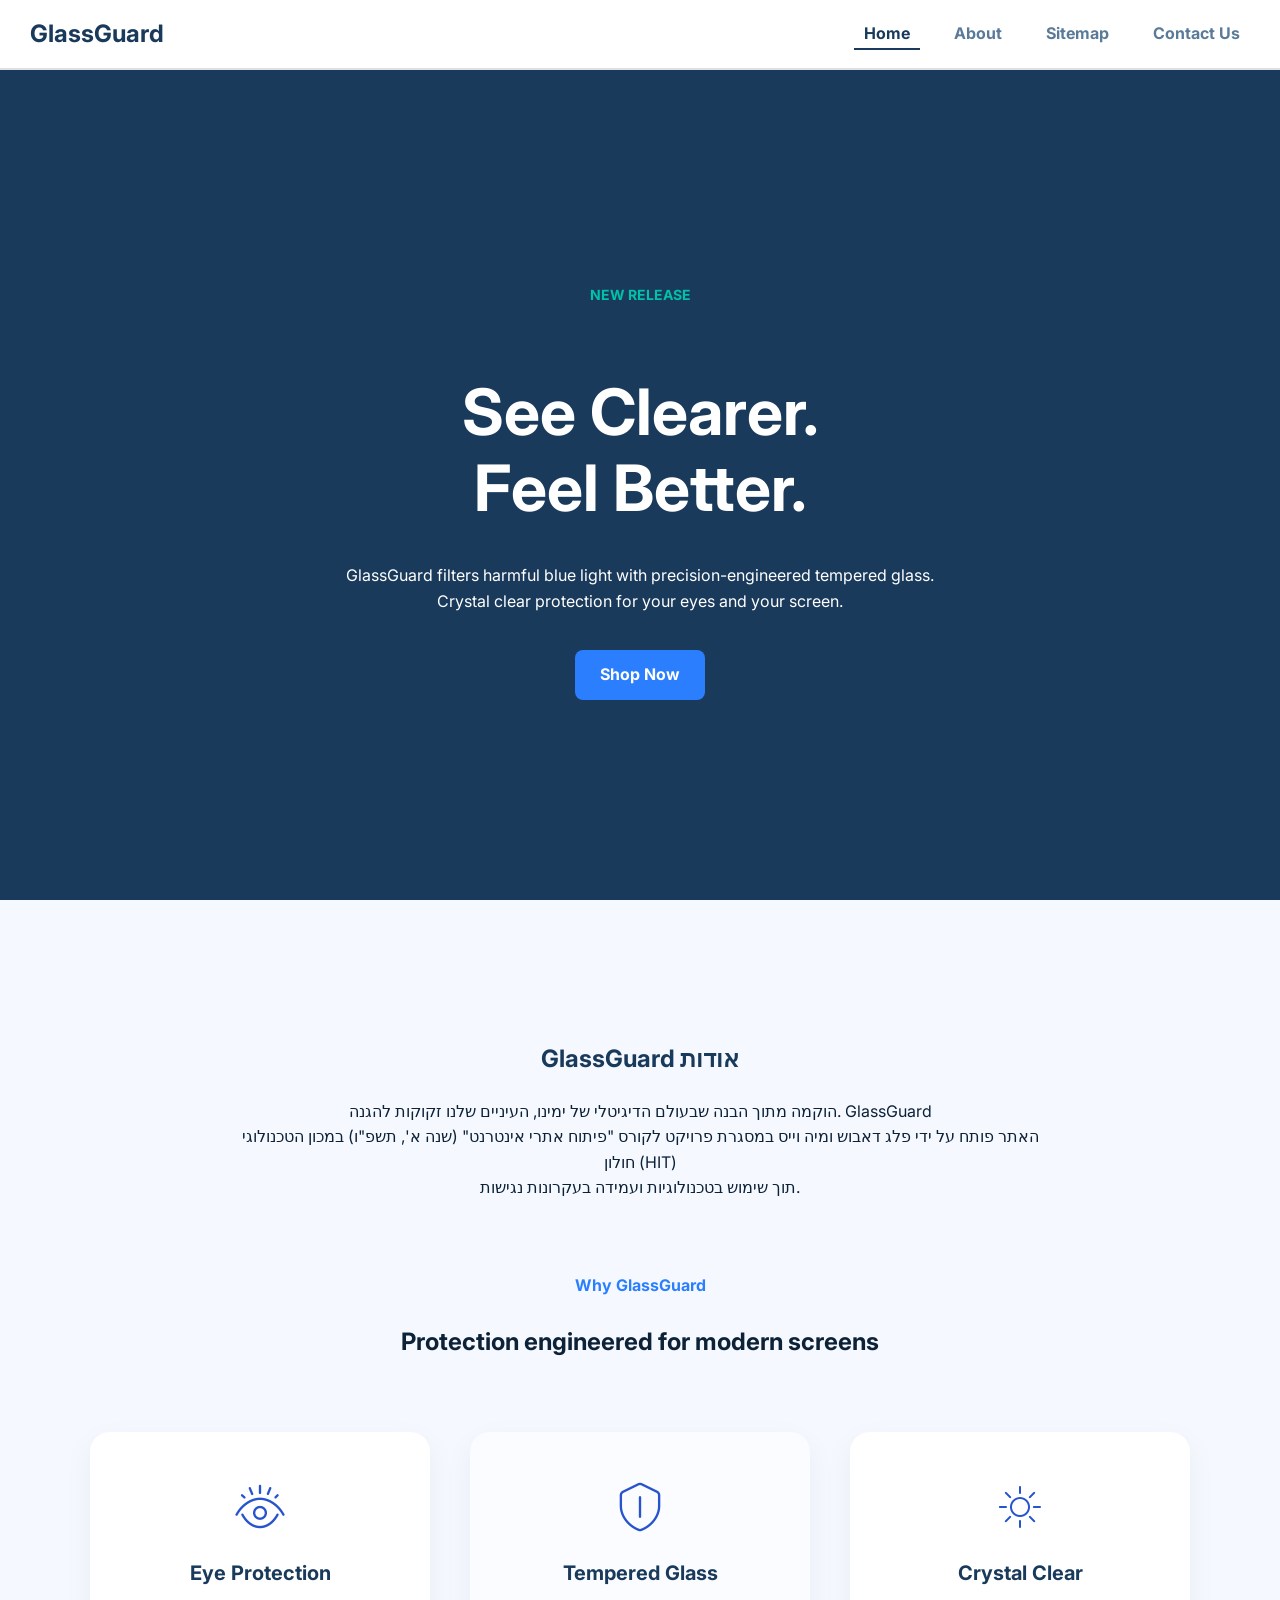
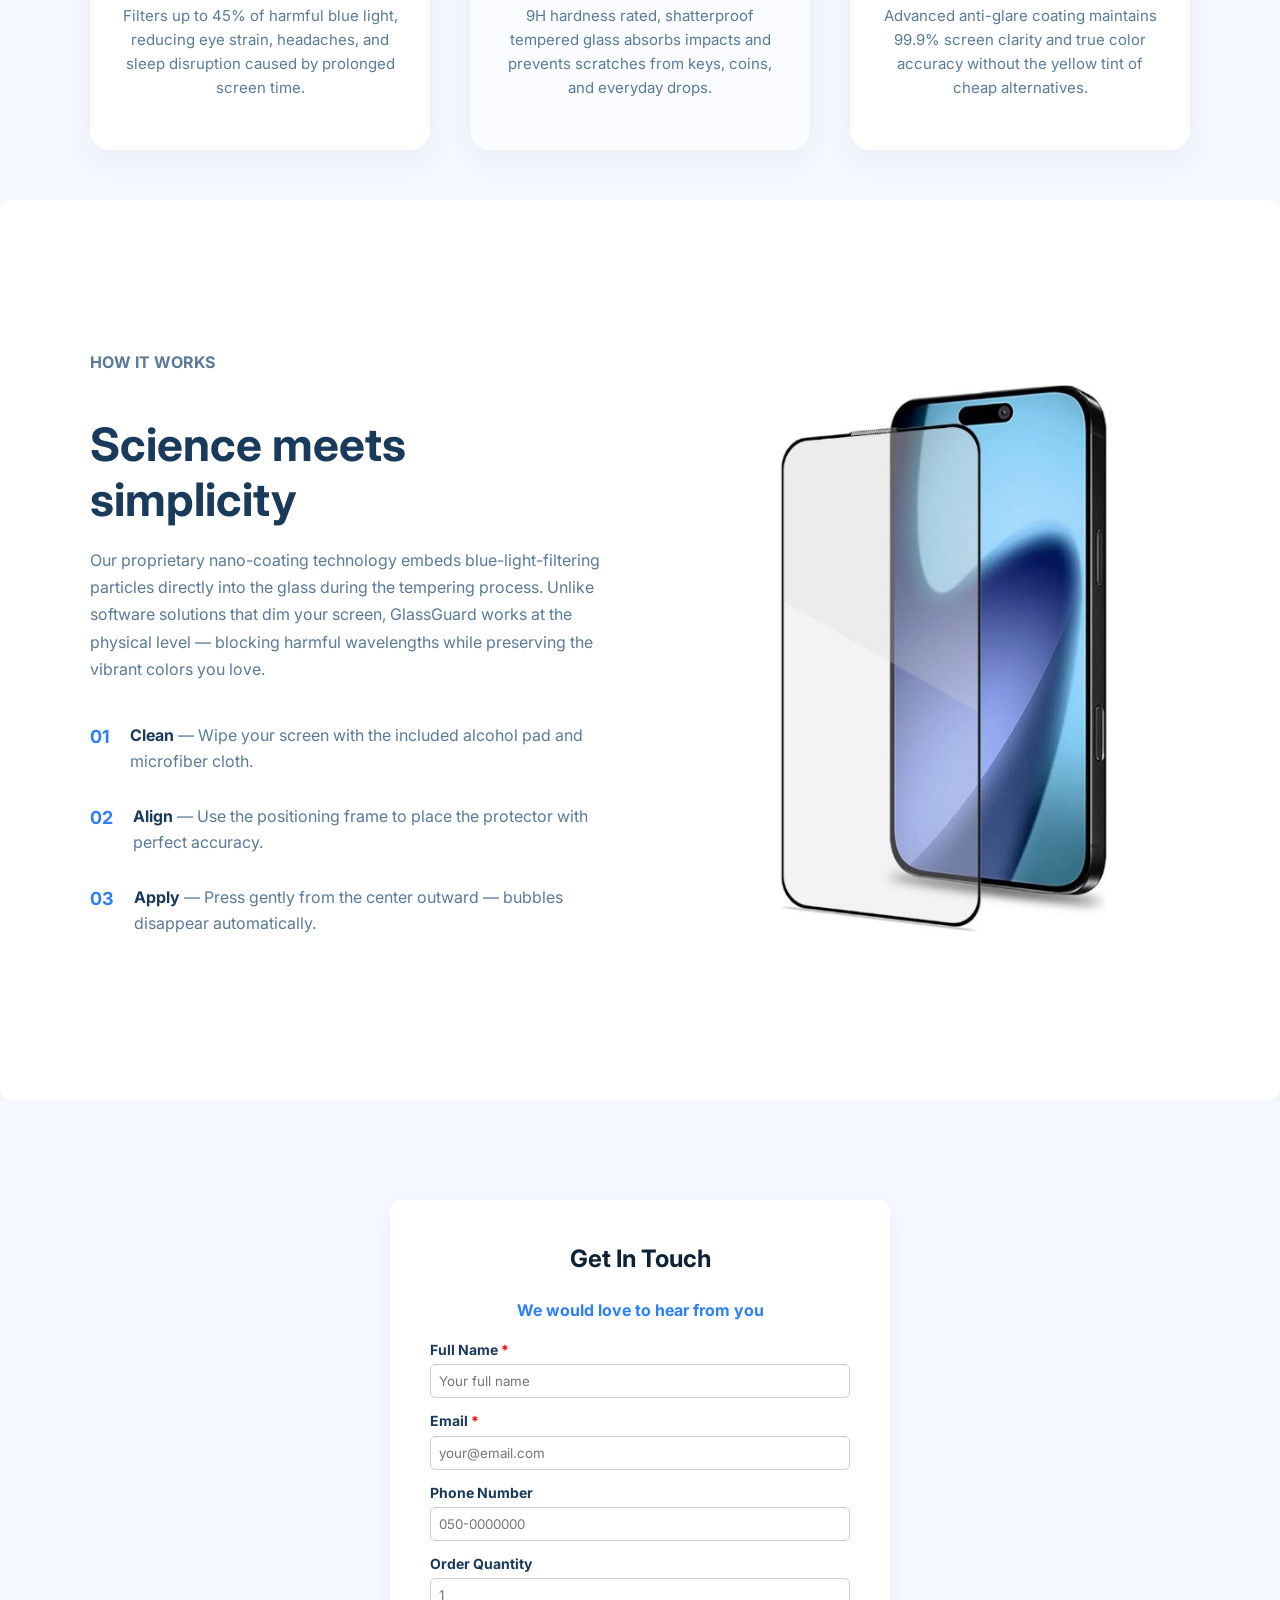
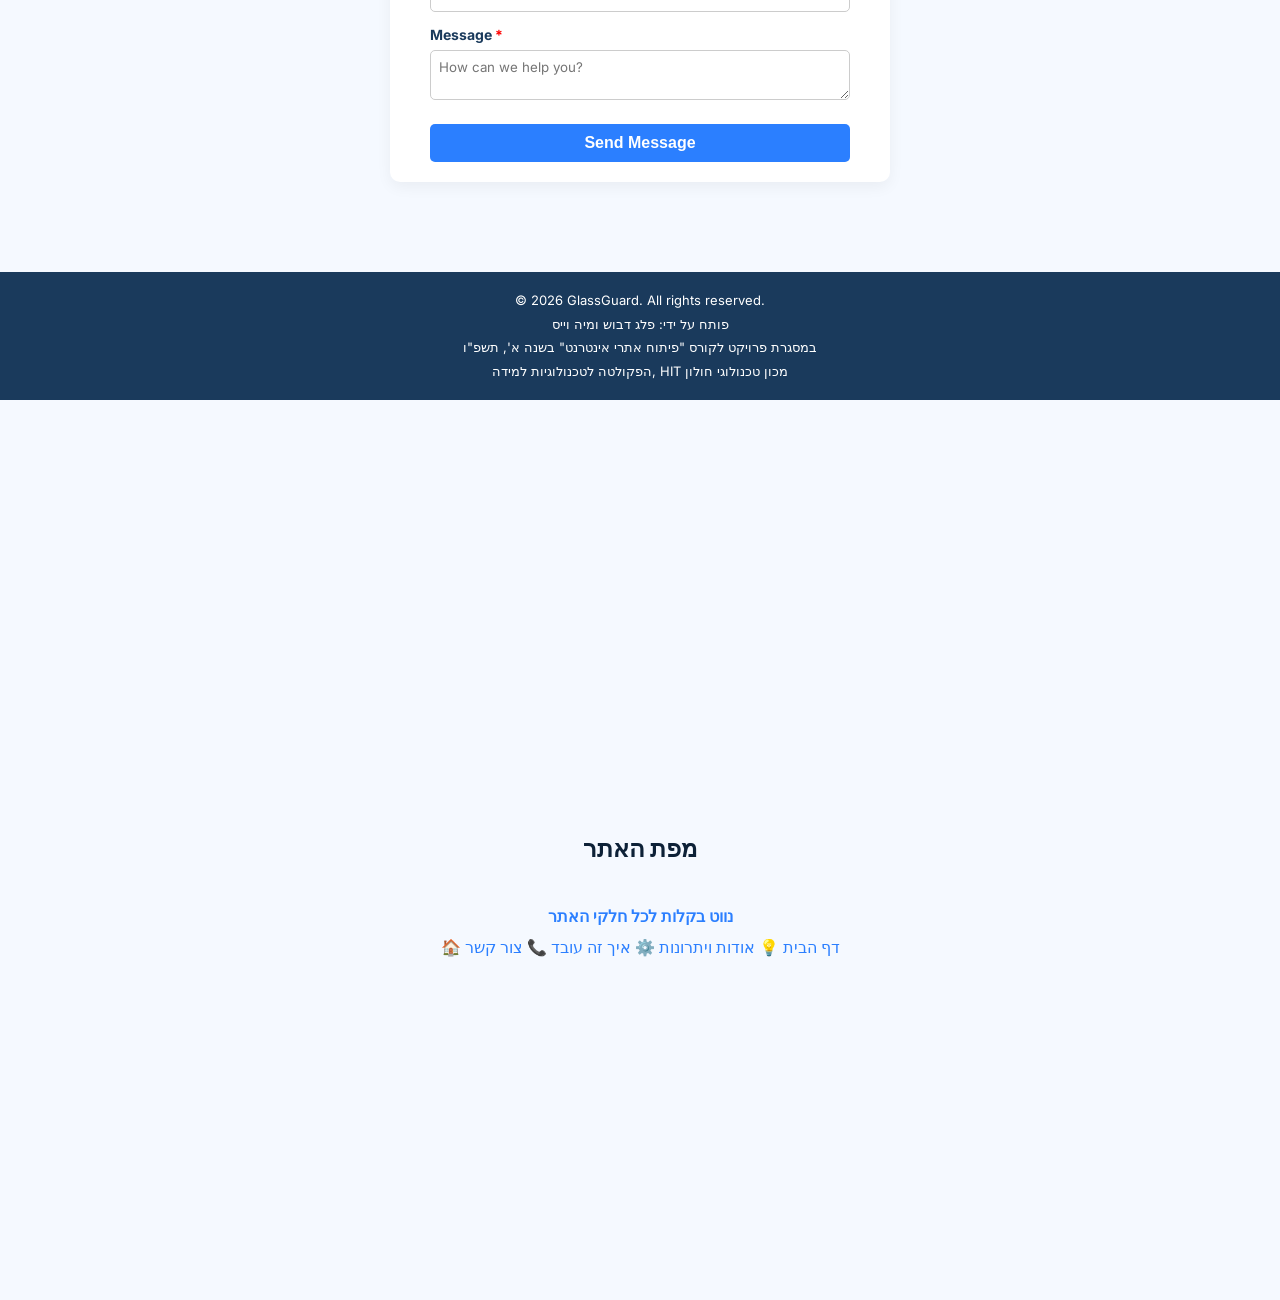
==== commit 09e2fb4a: "עוד עידכון אודות ומפהindex.html" ====
--- a/index.html
+++ b/index.html
@@ -39,9 +39,9 @@
     <section id="benefits">
     <div class="about-intro" style="text-align: center; margin-bottom: 40px; max-width: 800px;">
         <h2 style="color: #1A3A5C;">GlassGuard אודות</h2>
-        <p>GlassGuard הוקמה מתוך הבנה שבעולם הדיגיטלי של ימינו, העיניים שלנו זקוקות להגנה. 
-        <p></p>HIT האתר פותח על ידי פלג דבוש ומיה וייס במסגרת פרויקט לקורס "פיתוח אתרי אינטרנט" (שנה א', תשפ"ו) במכון הטכנולוגי חולון 
-        <p> תוך שימוש בטכנולוגיות HTML ו-CSS ועמידה בעקרונות נגישות.</p>
+        <p> הוקמה מתוך הבנה שבעולם הדיגיטלי של ימינו, העיניים שלנו זקוקות להגנה. GlassGuard
+        <br> האתר פותח על ידי פלג דאבוש ומיה וייס במסגרת פרויקט לקורס "פיתוח אתרי אינטרנט" (שנה א', תשפ"ו) במכון הטכנולוגי חולון (HIT) 
+        <br> תוך שימוש בטכנולוגיות ועמידה בעקרונות נגישות.</p>
 
     </div>
 
@@ -152,16 +152,18 @@
         </footer>
     </section>
 
-    <section id="sitemap-section" style="height: auto; padding: 50px 0;">
-    <h2>מפת אתר</h2>
-    <p>ניווט מהיר: 
-       <a href="#hero-section">בית</a> | 
-       <a href="#benefits">אודות ויתרונות</a> | 
-       <a href="#how-it-works">איך זה עובד</a> | 
-       <a href="#contact-section">צור קשר</a>
-    </p>
+   <section id="sitemap-section">
+    <h2>מפת האתר</h2>
+    <p class="section-subtitle">נווט בקלות לכל חלקי האתר</p>
+    
+    <div class="sitemap-grid">
+        <a href="#hero-section" class="sitemap-card">🏠 דף הבית</a>
+        <a href="#benefits" class="sitemap-card">💡 אודות ויתרונות</a>
+        <a href="#how-it-works" class="sitemap-card">⚙️ איך זה עובד</a>
+        <a href="#contact-section" class="sitemap-card">📞 צור קשר</a>
+    </div>
 </section>
-
+    
 </main>
 </body>
 </html>
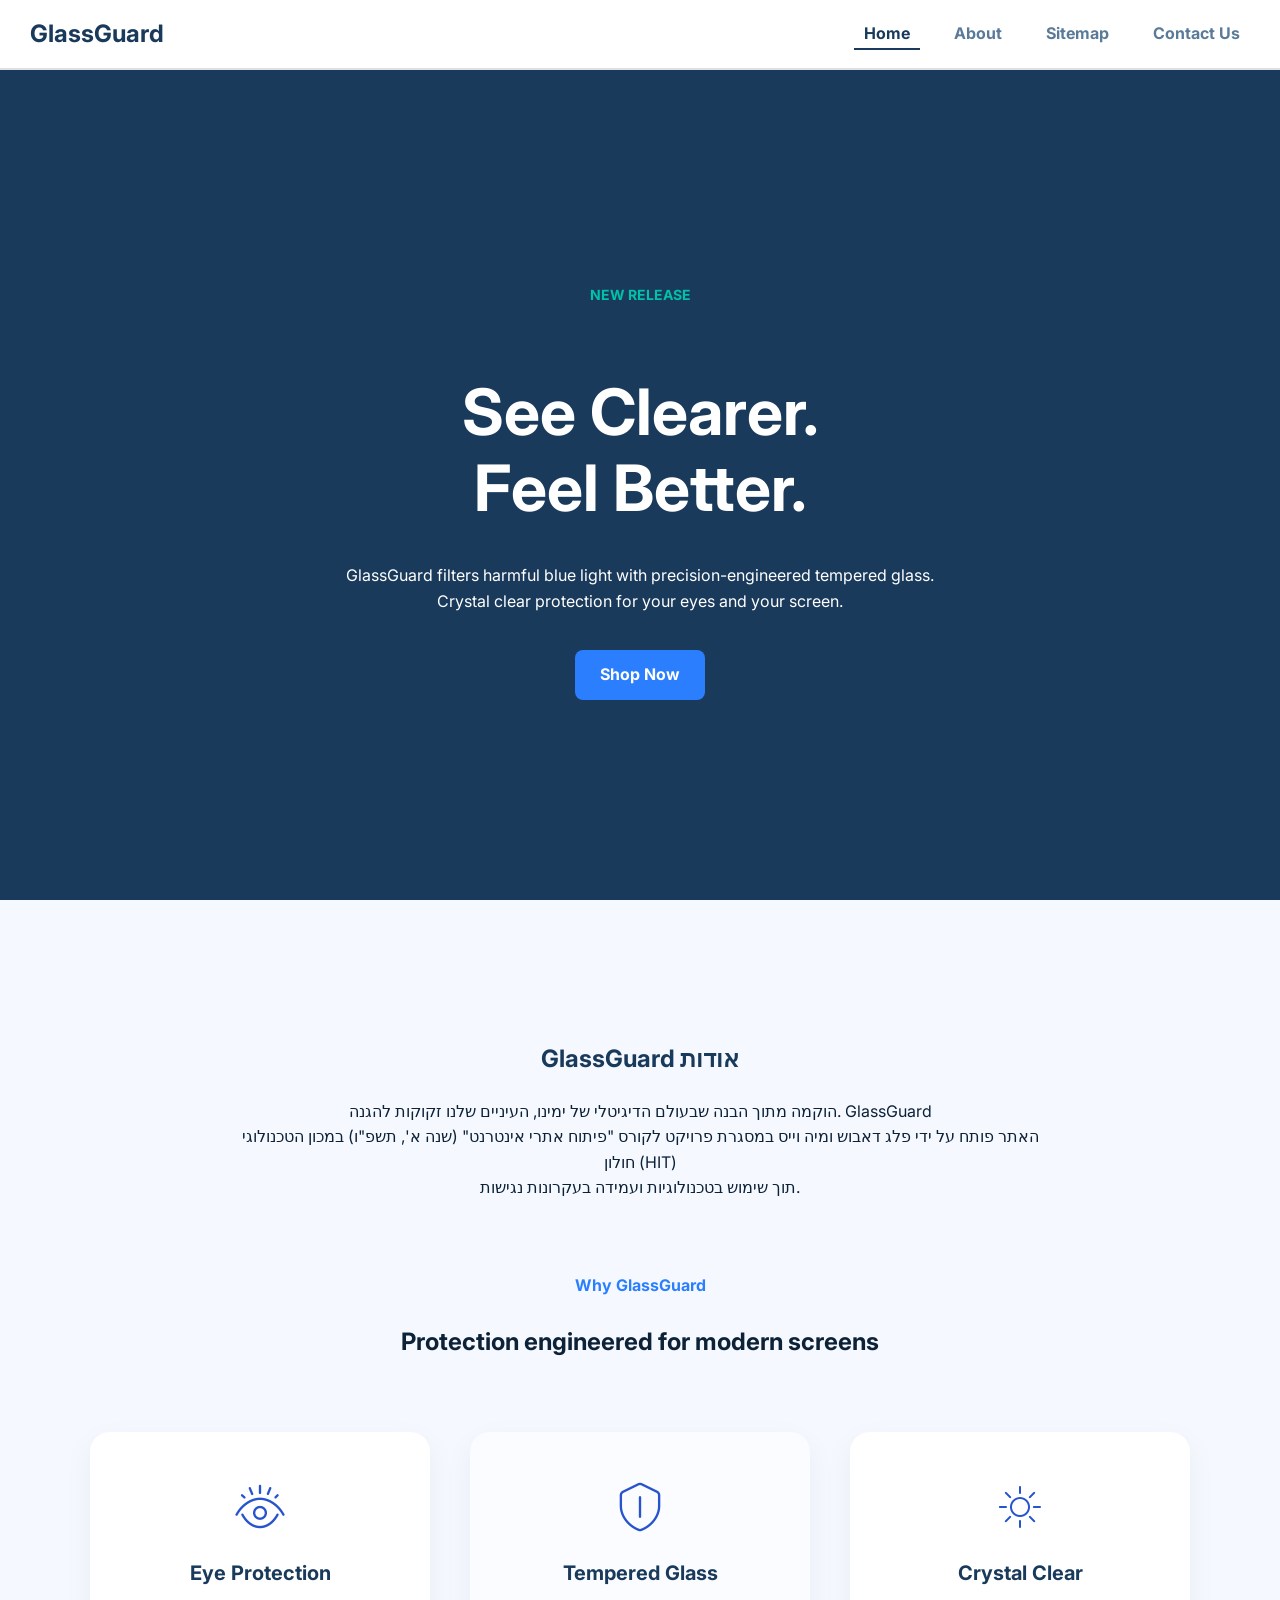
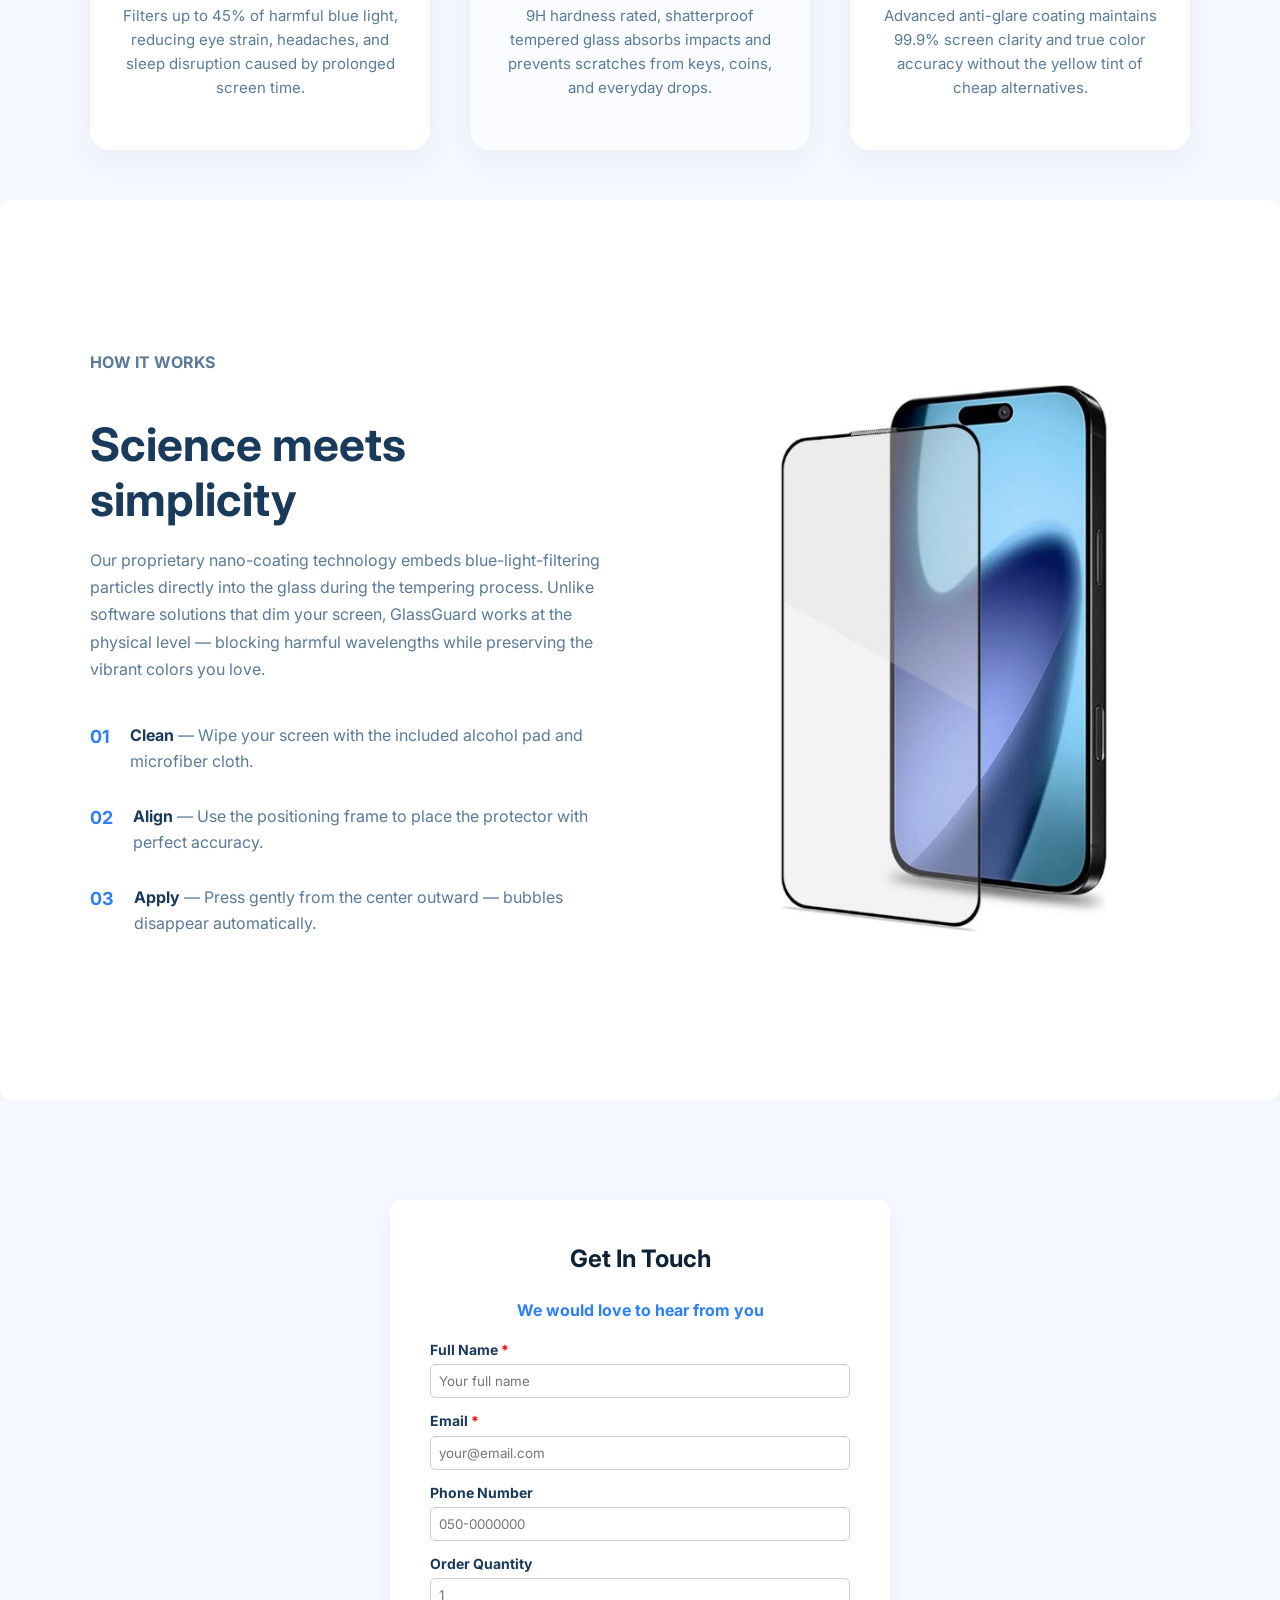
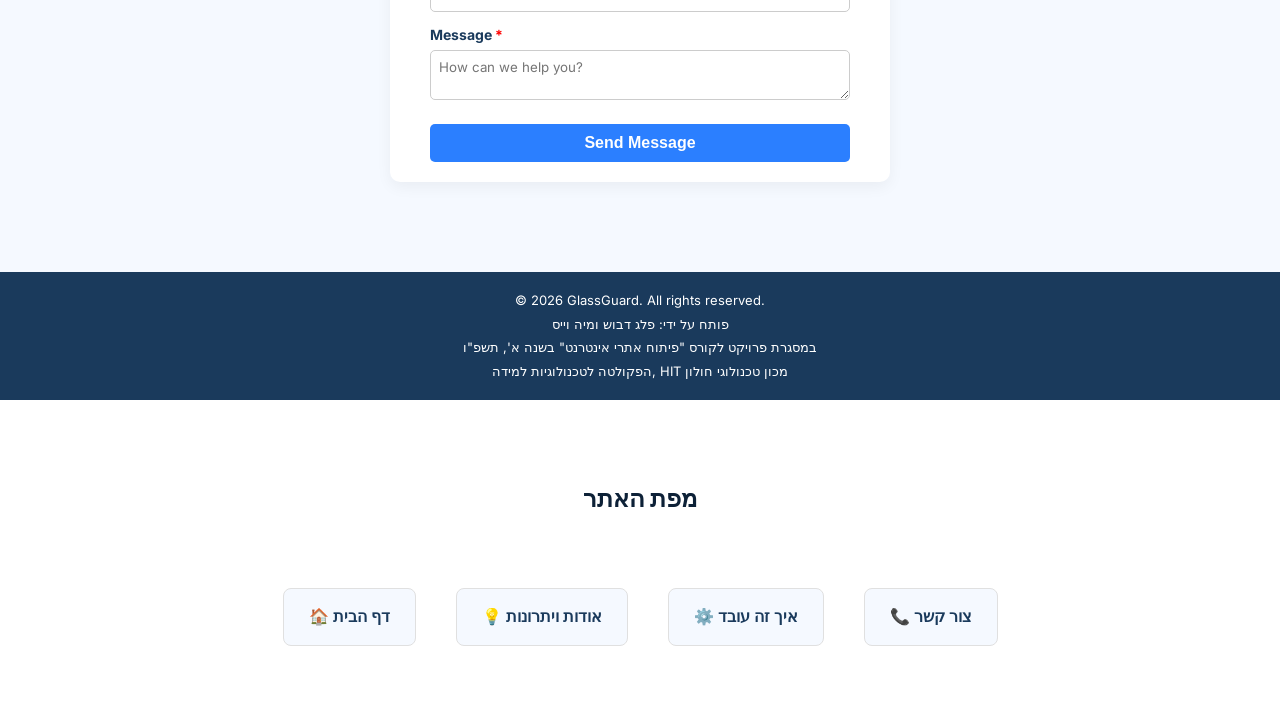
==== commit eb300a6a: "עדכון מפהindex.html" ====
--- a/index.html
+++ b/index.html
@@ -152,11 +152,9 @@
         </footer>
     </section>
 
-   <section id="sitemap-section">
+  <section id="sitemap-section">
     <h2>מפת האתר</h2>
-    <p class="section-subtitle">נווט בקלות לכל חלקי האתר</p>
-    
-    <div class="sitemap-grid">
+    <div class="sitemap-grid" style="display: flex; justify-content: center; flex-wrap: wrap;">
         <a href="#hero-section" class="sitemap-card">🏠 דף הבית</a>
         <a href="#benefits" class="sitemap-card">💡 אודות ויתרונות</a>
         <a href="#how-it-works" class="sitemap-card">⚙️ איך זה עובד</a>
--- a/style.css
+++ b/style.css
@@ -404,4 +404,63 @@
 .footer-content p {
   margin: 3px 0;
   font-size: 13px;
-}+}
+
+#sitemap-section {
+    background-color: #ffffff;
+    padding: 80px 20px;
+    text-align: center;
+}
+
+.sitemap-grid {
+    display: grid;
+    grid-template-columns: repeat(auto-fit, minmax(200px, 1fr));
+    gap: 20px;
+    max-width: 800px;
+    margin: 40px auto 0;
+}
+
+.sitemap-card {
+    background-color: #F5F9FF;
+    padding: 20px;
+    border-radius: 12px;
+    color: #1A3A5C;
+    font-weight: 600;
+    transition: all 0.3s ease;
+    border: 2px solid transparent;
+}
+
+.sitemap-card:hover {
+    background-color: #2B7FFF;
+    color: white;
+    transform: translateY(-5px);
+    box-shadow: 0 10px 20px rgba(43, 127, 255, 0.2);
+}
+
+/* ביטול הגובה המלא למפת האתר כדי שלא תתפרס על מסך שלם */
+#sitemap-section {
+    height: auto !important; /* מבטל את ה-100vh */
+    min-height: auto !important;
+    scroll-snap-align: none !important; /* מבטל את הנעילה לגובה המסך */
+    padding: 60px 20px;
+}
+
+/* אפקט ריחוף משופר לכרטיסי הניווט */
+.sitemap-card {
+    display: inline-block;
+    background-color: #F5F9FF;
+    padding: 15px 25px;
+    margin: 10px;
+    border-radius: 8px;
+    color: #1A3A5C;
+    text-decoration: none;
+    transition: all 0.3s ease; /* אנימציה חלקה */
+    border: 1px solid #e0e0e0;
+}
+
+.sitemap-card:hover {
+    background-color: #2B7FFF;
+    color: #ffffff;
+    transform: translateY(-3px);
+    box-shadow: 0 5px 15px rgba(0,0,0,0.1);
+}
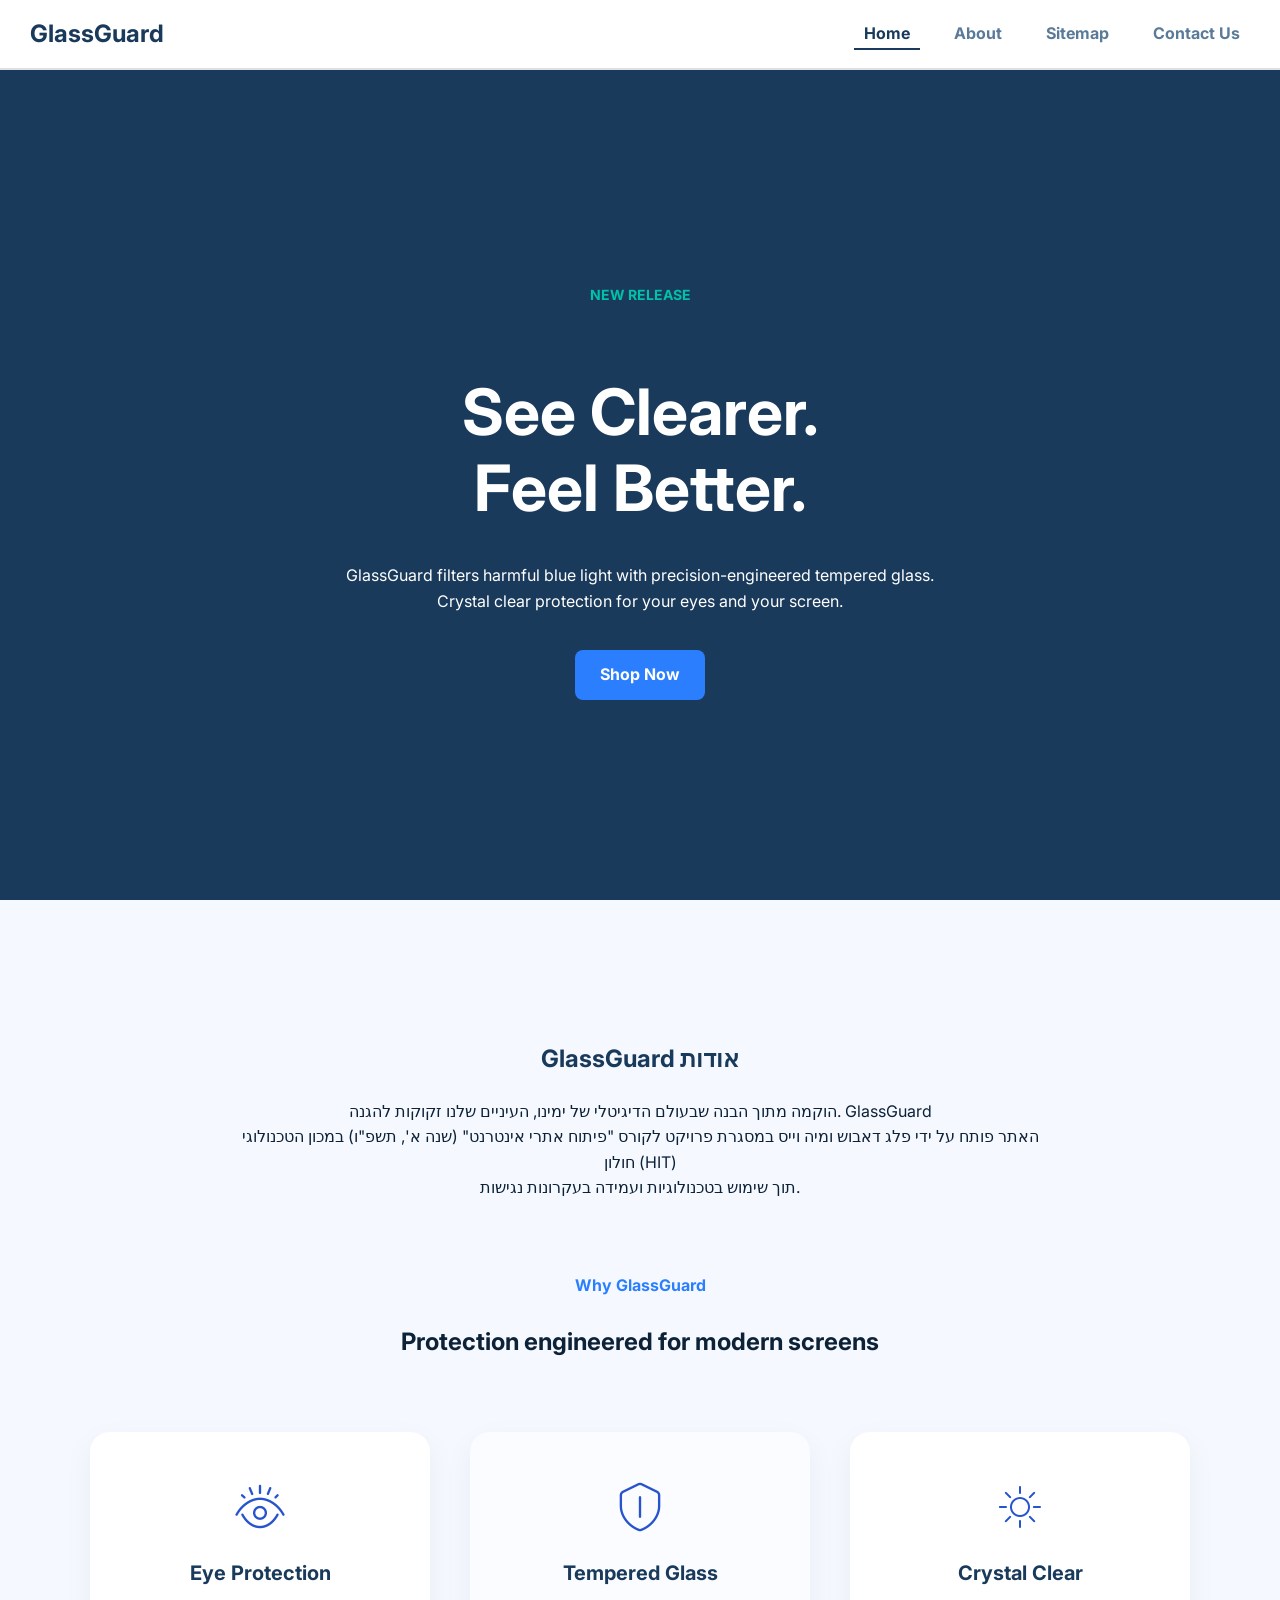
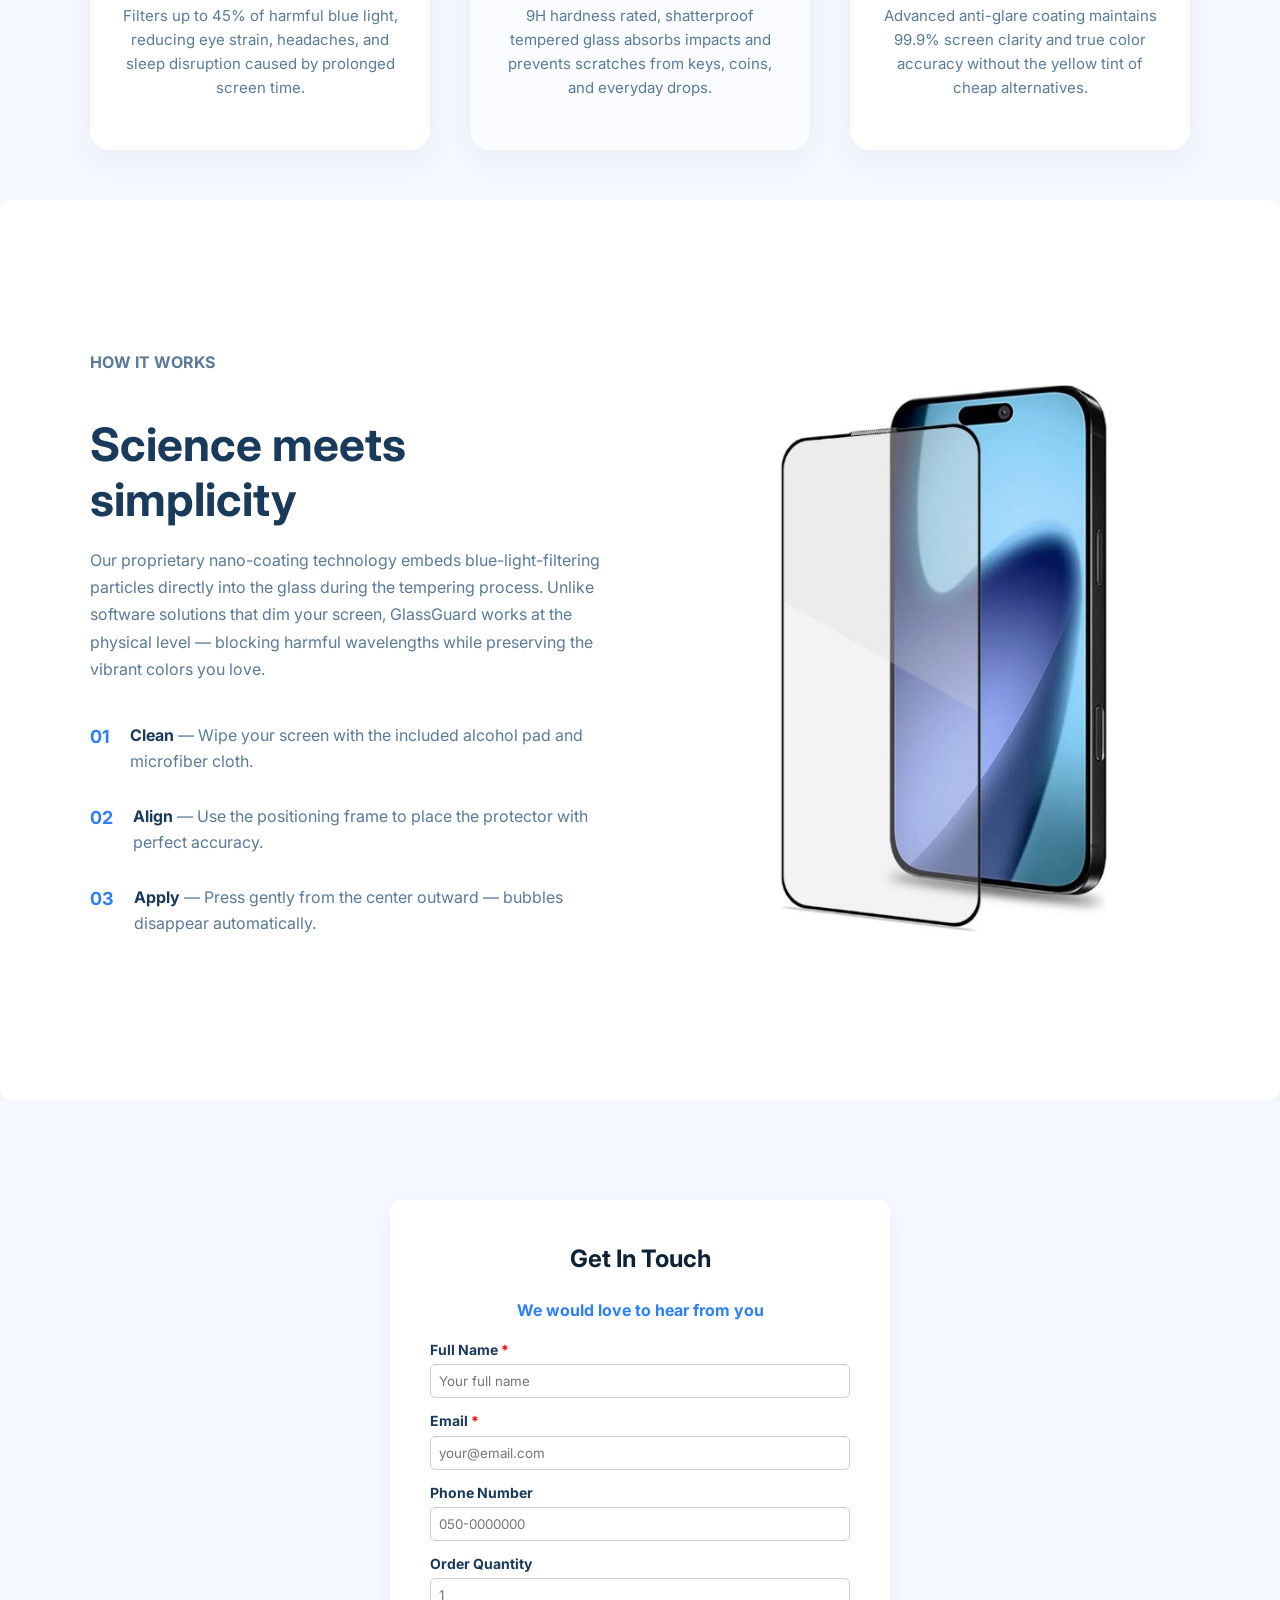
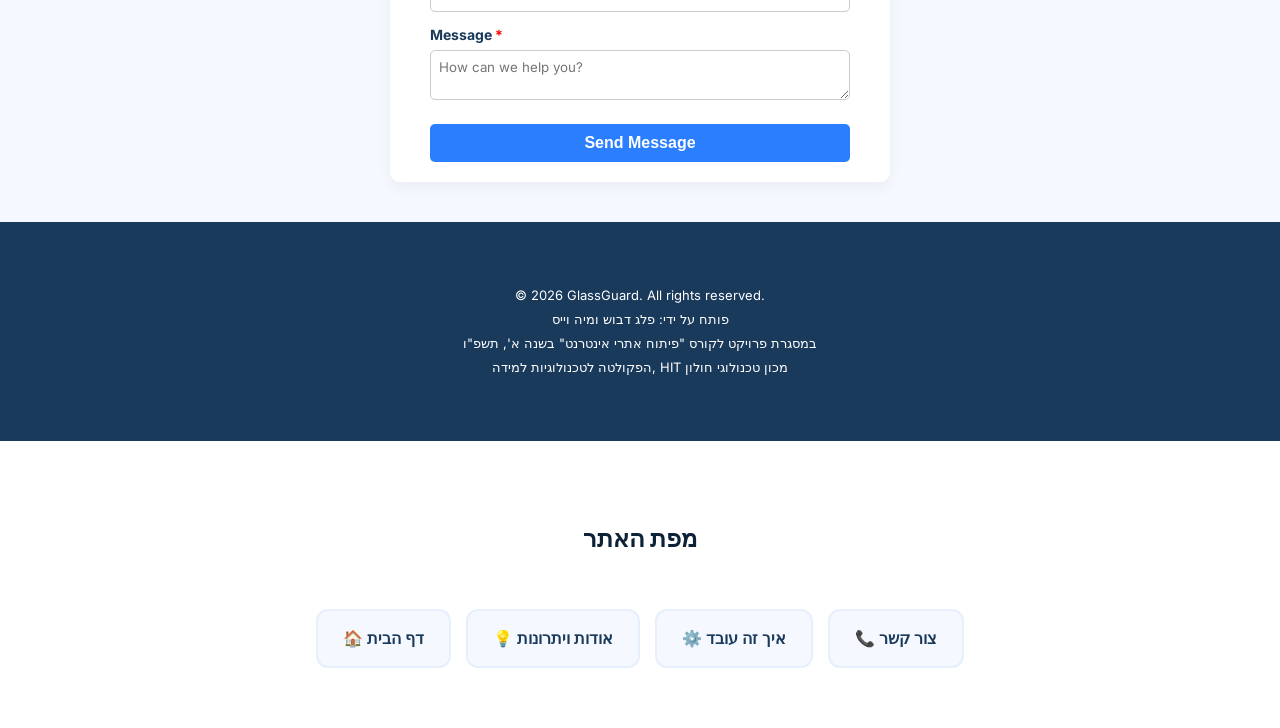
==== commit 810a513e: "עדכוןמפהindex.html" ====
--- a/index.html
+++ b/index.html
@@ -152,9 +152,10 @@
         </footer>
     </section>
 
+
   <section id="sitemap-section">
     <h2>מפת האתר</h2>
-    <div class="sitemap-grid" style="display: flex; justify-content: center; flex-wrap: wrap;">
+    <div class="sitemap-grid">
         <a href="#hero-section" class="sitemap-card">🏠 דף הבית</a>
         <a href="#benefits" class="sitemap-card">💡 אודות ויתרונות</a>
         <a href="#how-it-works" class="sitemap-card">⚙️ איך זה עובד</a>
--- a/style.css
+++ b/style.css
@@ -406,61 +406,43 @@
   font-size: 13px;
 }
 
+/* --- תיקון גלובלי ל-Scroll Snap --- */
+/* האזורים שצריכים להתנהג כרגיל (לא 100vh) */
+#sitemap-section, footer {
+    height: auto !important;
+    scroll-snap-align: none !important;
+    padding: 60px 20px;
+}
+
+/* --- עיצוב מפת האתר (נקי ואחיד) --- */
 #sitemap-section {
     background-color: #ffffff;
-    padding: 80px 20px;
     text-align: center;
 }
 
 .sitemap-grid {
-    display: grid;
-    grid-template-columns: repeat(auto-fit, minmax(200px, 1fr));
-    gap: 20px;
-    max-width: 800px;
-    margin: 40px auto 0;
+    display: flex;
+    justify-content: center;
+    gap: 15px;
+    margin-top: 30px;
+    flex-wrap: wrap; /* חשוב למובייל */
 }
 
 .sitemap-card {
     background-color: #F5F9FF;
-    padding: 20px;
+    padding: 15px 25px;
     border-radius: 12px;
     color: #1A3A5C;
     font-weight: 600;
+    text-decoration: none;
+    border: 2px solid #E6EFFD;
     transition: all 0.3s ease;
-    border: 2px solid transparent;
 }
 
 .sitemap-card:hover {
     background-color: #2B7FFF;
     color: white;
-    transform: translateY(-5px);
-    box-shadow: 0 10px 20px rgba(43, 127, 255, 0.2);
-}
-
-/* ביטול הגובה המלא למפת האתר כדי שלא תתפרס על מסך שלם */
-#sitemap-section {
-    height: auto !important; /* מבטל את ה-100vh */
-    min-height: auto !important;
-    scroll-snap-align: none !important; /* מבטל את הנעילה לגובה המסך */
-    padding: 60px 20px;
-}
-
-/* אפקט ריחוף משופר לכרטיסי הניווט */
-.sitemap-card {
-    display: inline-block;
-    background-color: #F5F9FF;
-    padding: 15px 25px;
-    margin: 10px;
-    border-radius: 8px;
-    color: #1A3A5C;
-    text-decoration: none;
-    transition: all 0.3s ease; /* אנימציה חלקה */
-    border: 1px solid #e0e0e0;
-}
-
-.sitemap-card:hover {
-    background-color: #2B7FFF;
-    color: #ffffff;
+    border-color: #2B7FFF;
     transform: translateY(-3px);
-    box-shadow: 0 5px 15px rgba(0,0,0,0.1);
-}
+    box-shadow: 0 5px 15px rgba(43, 127, 255, 0.2);
+}
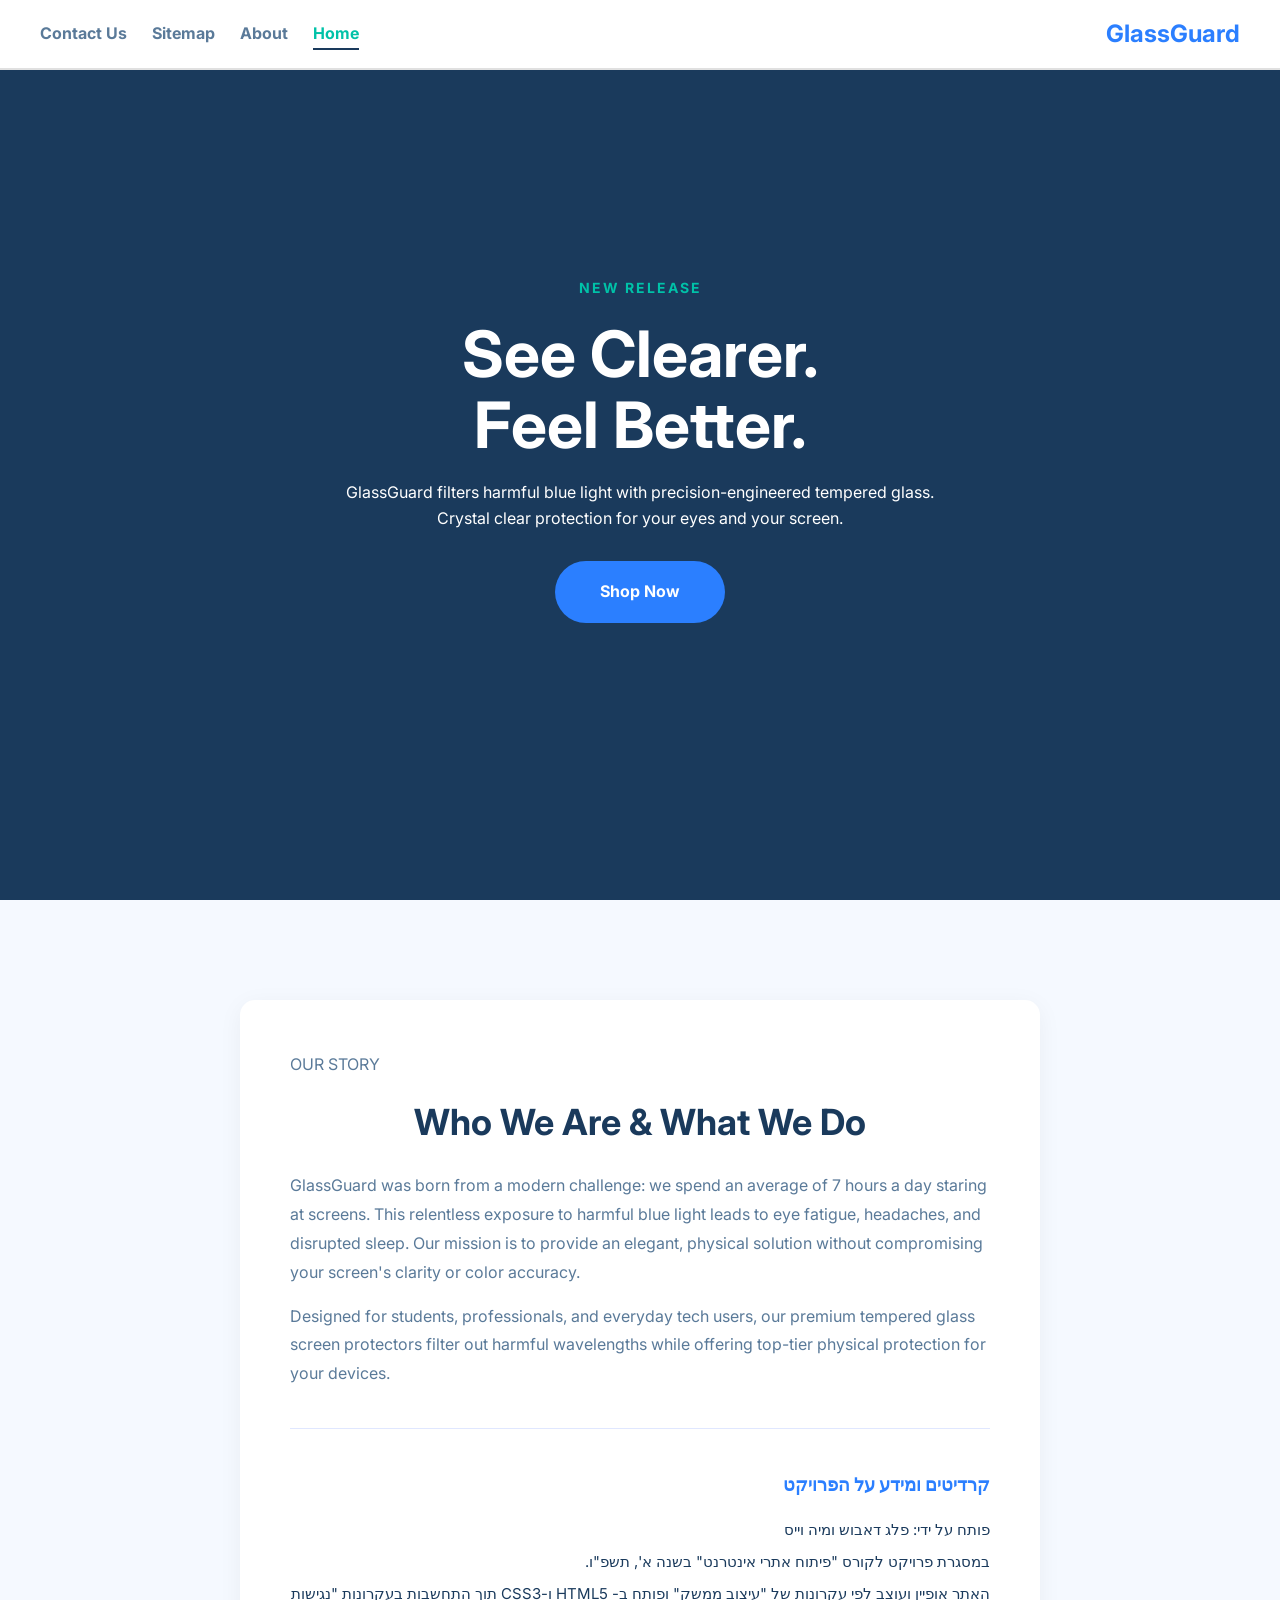
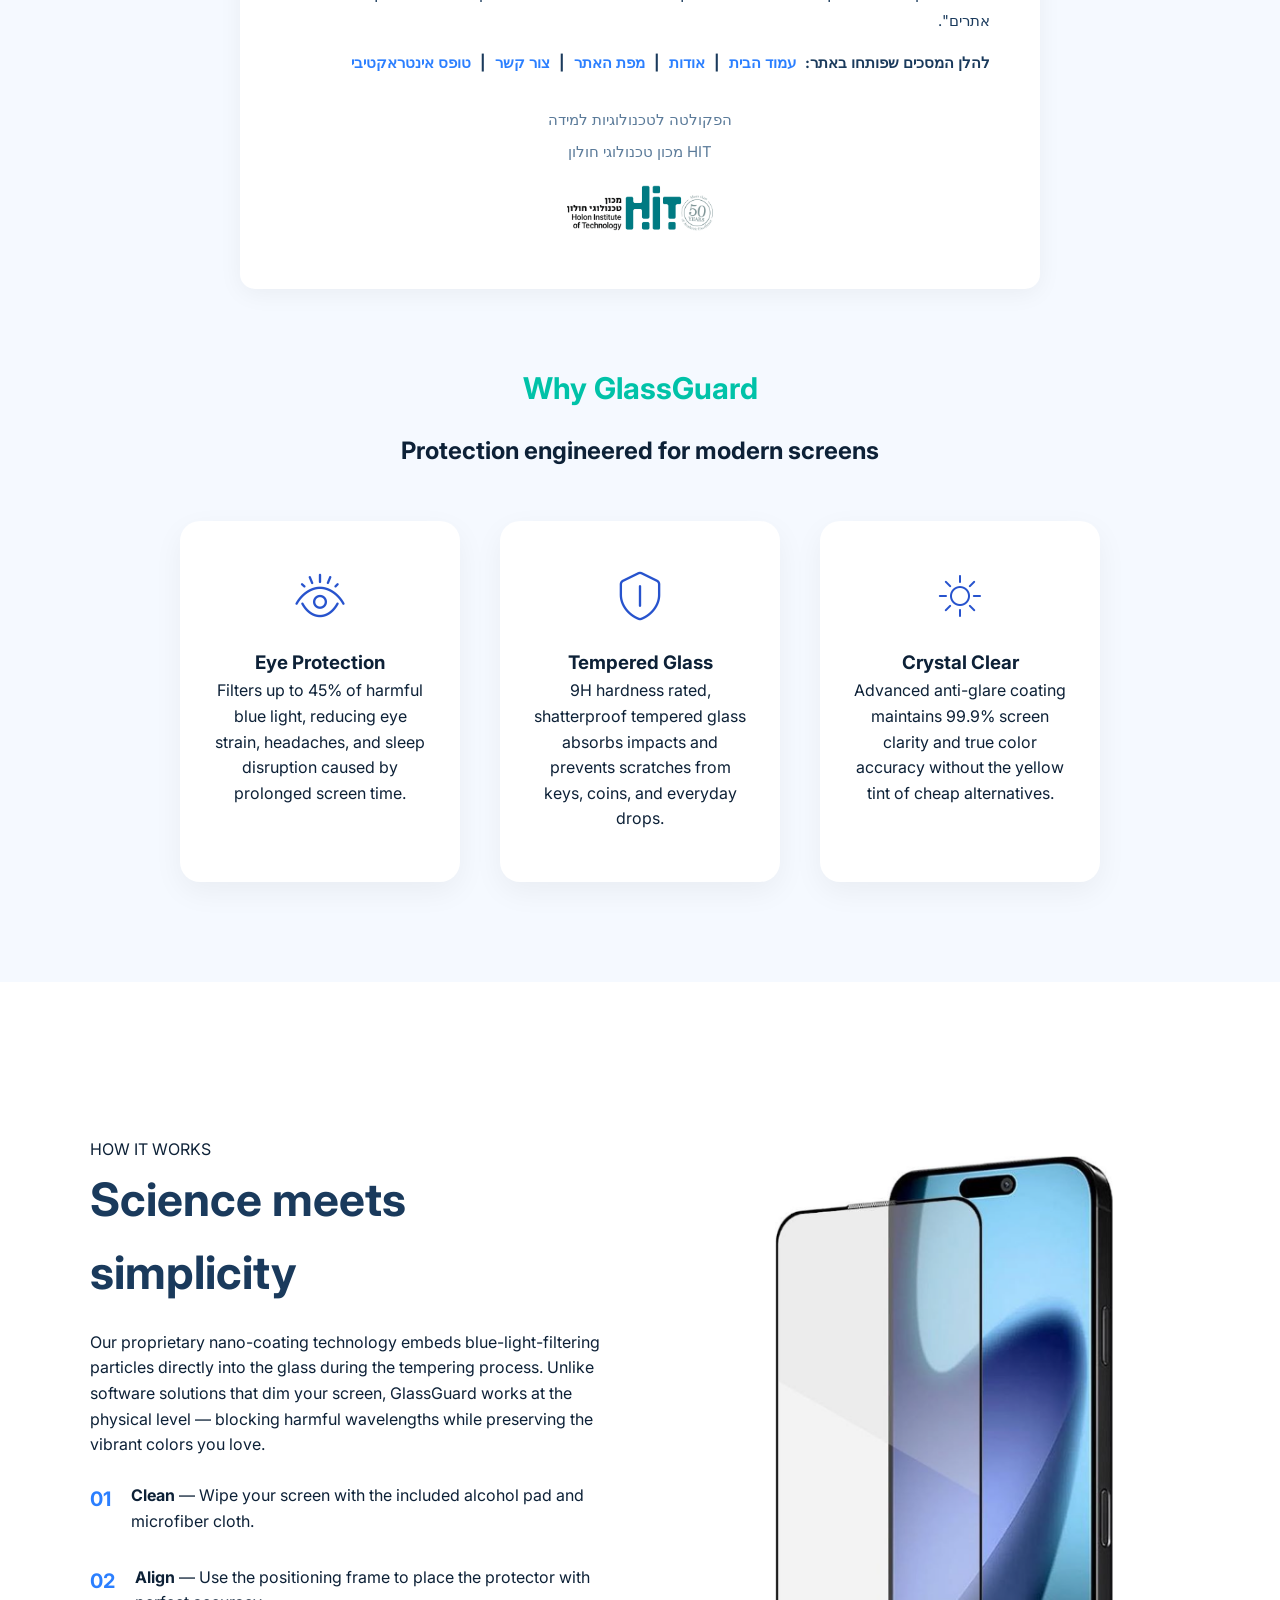
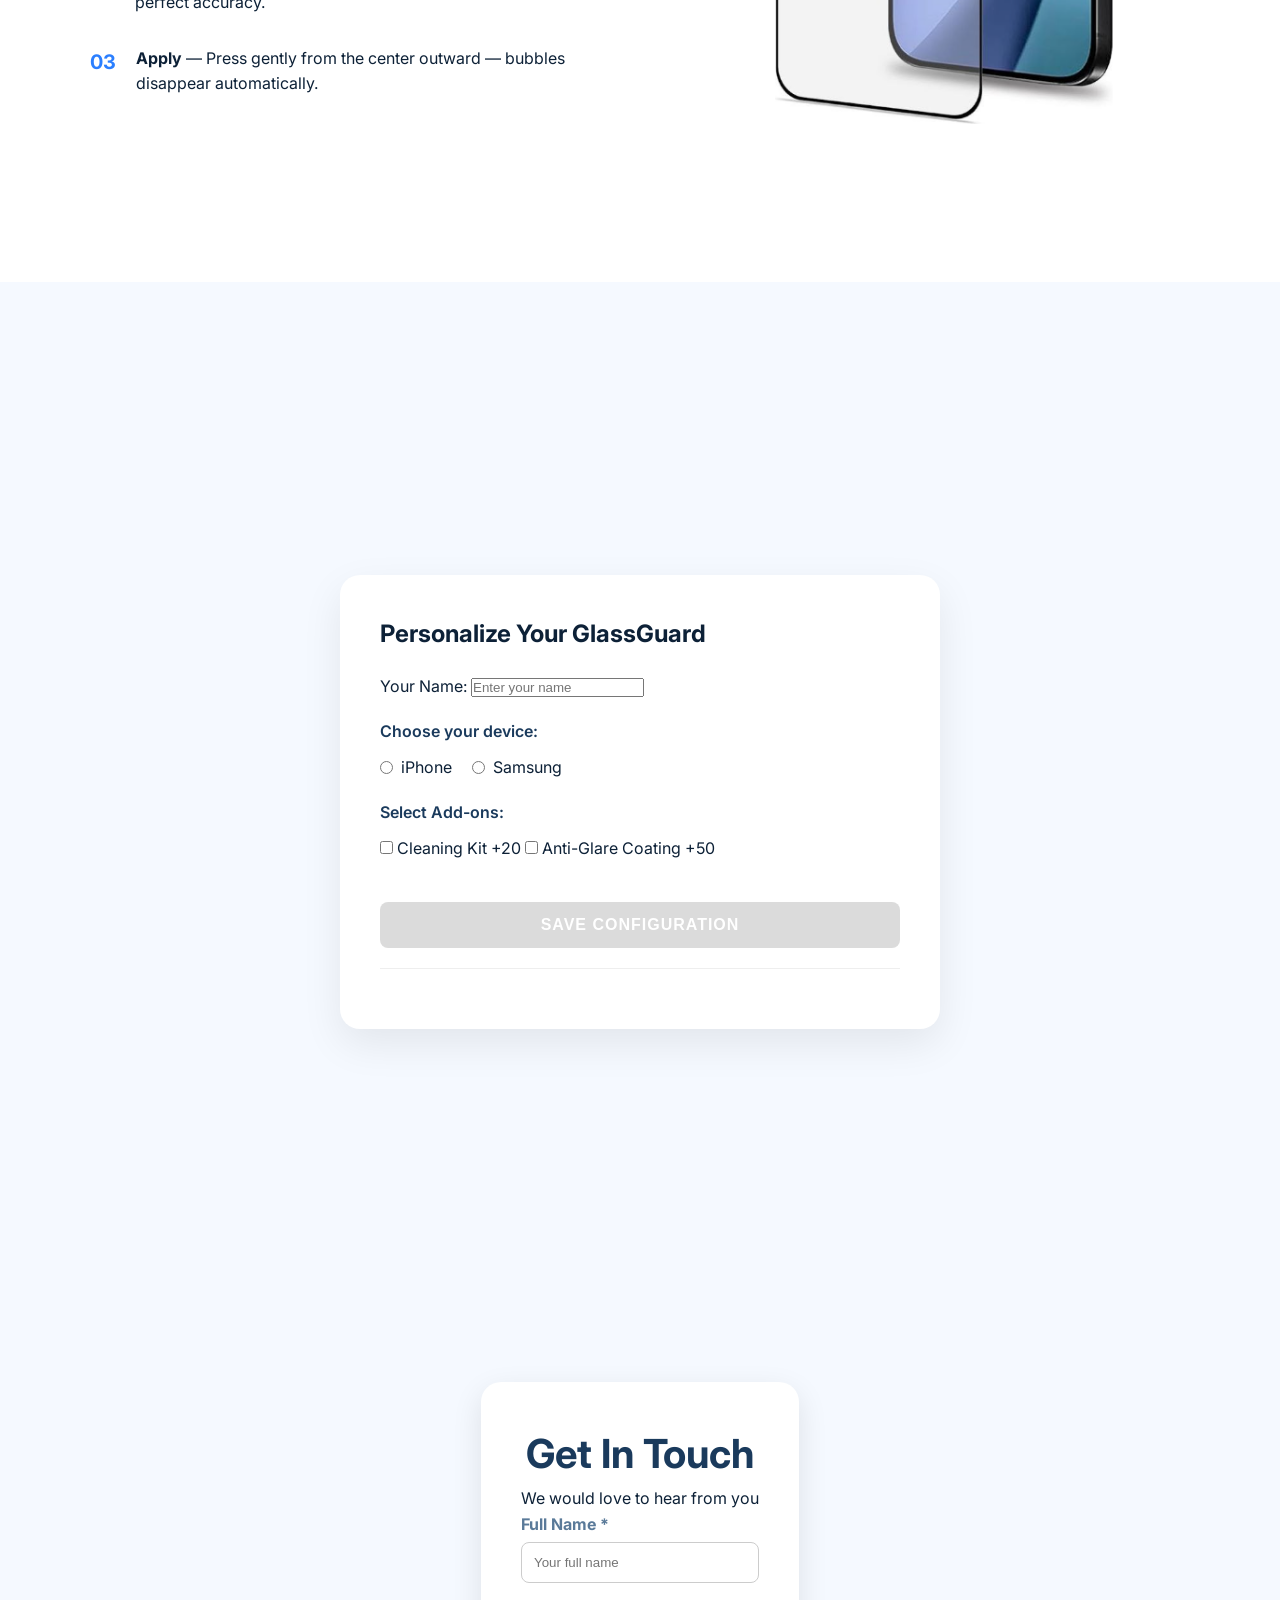
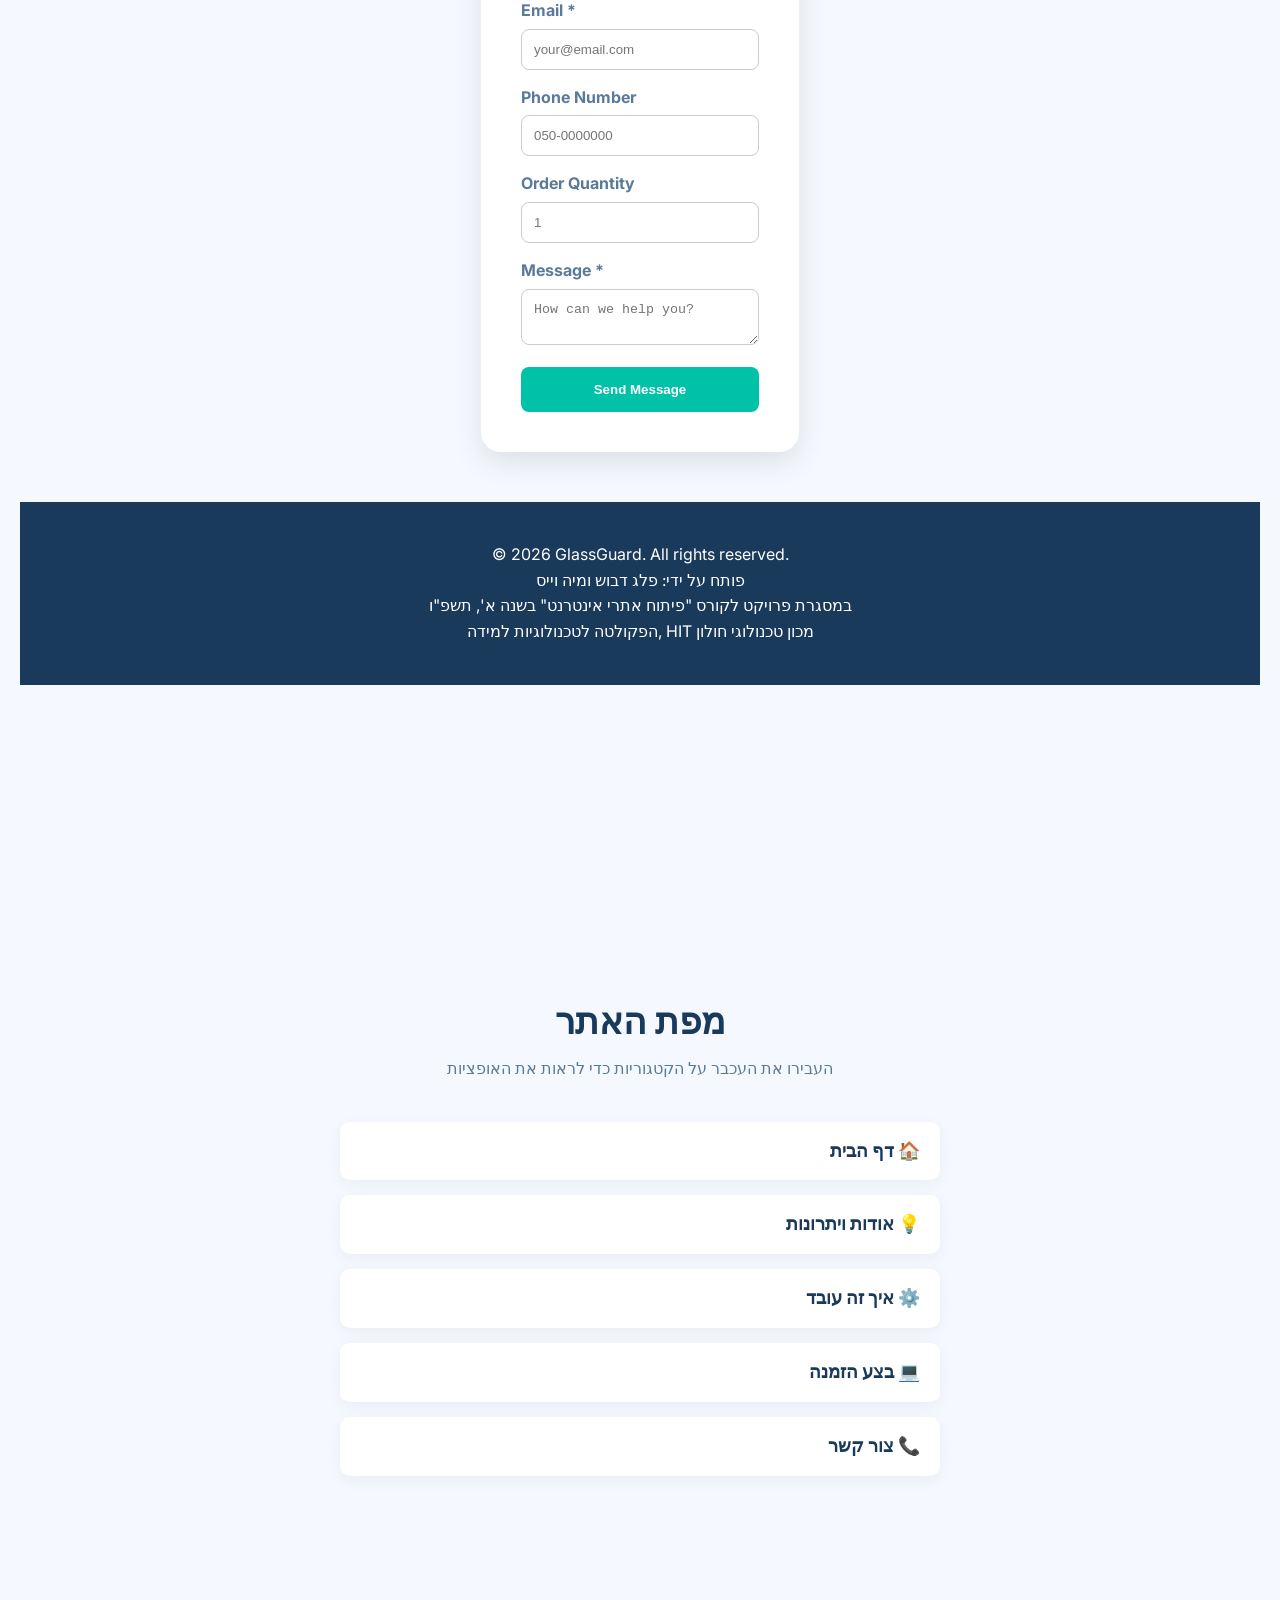
==== commit 91b81293: "Add files via upload" ====
--- a/index.html
+++ b/index.html
@@ -16,14 +16,14 @@
 <body>
 
 <header>
-    <nav>
+    <nav aria-label="Main Navigation">
         <h1><a href="index.html">GlassGuard</a></h1>
 
         <ul class="main-menu">
             <li><a href="index.html" class="active">Home</a></li>
             <li><a href="about.html">About</a></li>
-            <li><a href="sitemap.html">Sitemap</a></li>
-            <li><a href="contactUs.html">Contact Us</a></li>
+            <li><a href="SiteMap.html">Sitemap</a></li>
+            <li><a href="ContactUs.html">Contact Us</a></li>
         </ul>
     </nav>
 </header>
@@ -33,20 +33,49 @@
         <p class="new-release">New Release</p>
         <h2>See Clearer.<br>Feel Better.</h2>
         <p>GlassGuard filters harmful blue light with precision-engineered tempered glass.<br>Crystal clear protection for your eyes and your screen.</p>
-        <a href="contactUs.html" class="btn">Shop Now</a>
-    </section>
-
-    <section id="benefits">
-    <div class="about-intro" style="text-align: center; margin-bottom: 40px; max-width: 800px;">
-        <h2 style="color: #1A3A5C;">GlassGuard אודות</h2>
-        <p> הוקמה מתוך הבנה שבעולם הדיגיטלי של ימינו, העיניים שלנו זקוקות להגנה. GlassGuard
-        <br> האתר פותח על ידי פלג דאבוש ומיה וייס במסגרת פרויקט לקורס "פיתוח אתרי אינטרנט" (שנה א', תשפ"ו) במכון הטכנולוגי חולון (HIT) 
-        <br> תוך שימוש בטכנולוגיות ועמידה בעקרונות נגישות.</p>
-
-    </div>
-
-    <p class="section-subtitle">Why GlassGuard</p>
-    <h2>Protection engineered for modern screens</h2>
+        <a href="ContactUs.html" class="btn">Shop Now</a>
+    </section>
+
+    <section id="about-and-benefits">
+        <div class="about-container">
+
+            <div class="about-english">
+                <p class="section-subtitle">OUR STORY</p>
+                <h2>Who We Are & What We Do</h2>
+                <p>GlassGuard was born from a modern challenge: we spend an average of 7 hours a day staring at screens. This relentless exposure to harmful blue light leads to eye fatigue, headaches, and disrupted sleep. Our mission is to provide an elegant, physical solution without compromising your screen's clarity or color accuracy.</p>
+                <p>Designed for students, professionals, and everyday tech users, our premium tempered glass screen protectors filter out harmful wavelengths while offering top-tier physical protection for your devices.</p>
+            </div>
+
+            <hr class="about-divider">
+
+            <div class="about-hebrew" dir="rtl">
+                <h3>קרדיטים ומידע על הפרויקט</h3>
+                <p>פותח על ידי: פלג דאבוש ומיה וייס </p>
+                <p>במסגרת פרויקט לקורס "פיתוח אתרי אינטרנט" בשנה א', תשפ"ו. </p>
+                <p>האתר אופיין ועוצב לפי עקרונות של "עיצוב ממשק" ופותח ב- HTML5 ו-CSS3 תוך התחשבות בעקרונות "נגישות אתרים". </p>
+
+                <p class="pages-list">להלן המסכים שפותחו באתר:
+                    <a href="index.html">עמוד הבית</a> |
+                    <a href="about.html">אודות</a> |
+                    <a href="sitemap.html">מפת האתר</a> |
+                    <a href="contactUs.html">צור קשר</a> |
+                    <a href="interaction.html">טופס אינטראקטיבי</a>
+                </p>
+
+                <div class="faculty-credit">
+                    <p>הפקולטה לטכנולוגיות למידה </p>
+                    <p>HIT מכון טכנולוגי חולון </p>
+                    <img src="images/hit-logo.png" alt="לוגו מכון טכנולוגי חולון" class="hit-logo">
+                </div>
+            </div>
+
+        </div>
+        
+        <br>
+
+        <p id="benefits" > </p>
+        <h2 class="green">Why GlassGuard</h2> 
+        <h2>Protection engineered for modern screens</h2>
 
         <div class="cards-container">
             <article class="card">
@@ -79,7 +108,7 @@
                 <p class="section-subtitle">HOW IT WORKS</p>
                 <h2>Science meets simplicity</h2>
                 <p>Our proprietary nano-coating technology embeds blue-light-filtering particles directly into the glass during the tempering process. Unlike software solutions that dim your screen, GlassGuard works at the physical level — blocking harmful wavelengths while preserving the vibrant colors you love.</p>
-
+                <br>
                 <!-- רשימה מעוצבת לפי הדוגמה -->
                 <ul class="steps-list">
                     <li>
@@ -105,6 +134,38 @@
 
         </div>
     </section>
+
+    <section id="interactive-form" class="form-section">
+        <div class="interactive-card">
+            <h2>Personalize Your GlassGuard</h2>
+            <form id="guardForm">
+                <div class="field-group">
+                    <label>Your Name:</label>
+                    <input type="text" id="userName" placeholder="Enter your name">
+                </div>
+
+                <div class="field-group">
+                    <p>Choose your device:</p>
+                    <div class="radio-group">
+                        <label><input type="radio" id="radioIphone" name="device" value="iphone" class="device-radio">iPhone</label>
+                        <label><input type="radio" id="radioSamsung" name="device" value="samsung" class="device-radio">Samsung</label>
+                    </div>
+                </div>
+
+                <div class="field-group">
+                    <p>Select Add-ons:</p>
+                    <label><input type="checkbox" id="addonCleaning" class="addon" value="cleaning"> Cleaning Kit +20</label>
+                    <label><input type="checkbox" id="addonAntiGlare" class="addon" value="anti-glare"> Anti-Glare Coating +50</label>
+                </div>
+
+                <button type="button" id="submitBtn" disabled>Save Configuration</button>
+                <div class="preview-area">
+                    <img id="productImage" src="images/standard_glass.png" alt="Preview">
+                </div>
+            </form>
+        </div>
+    </section>
+    
     <section id="contact-section">
         <div class="contact-container">
             <h2>Get In Touch</h2>
@@ -141,7 +202,7 @@
             </form>
         </div>
 
-        
+
         <footer>
             <div class="footer-content">
                 <p>&copy; 2026 GlassGuard. All rights reserved.</p>
@@ -153,16 +214,56 @@
     </section>
 
 
-  <section id="sitemap-section">
-    <h2>מפת האתר</h2>
-    <div class="sitemap-grid">
-        <a href="#hero-section" class="sitemap-card">🏠 דף הבית</a>
-        <a href="#benefits" class="sitemap-card">💡 אודות ויתרונות</a>
-        <a href="#how-it-works" class="sitemap-card">⚙️ איך זה עובד</a>
-        <a href="#contact-section" class="sitemap-card">📞 צור קשר</a>
-    </div>
-</section>
-    
+    <section id="sitemap-section">
+        <h2>מפת האתר</h2>
+        <p class="section-subtitle">העבירו את העכבר על הקטגוריות כדי לראות את האופציות</p>
+
+        <div class="sitemap-grid">
+
+            <div class="sitemap-block">
+                <a href="index.html" class="sitemap-main-link">🏠 דף הבית</a>
+                <ul class="sitemap-sub-links">
+                    <li><span class="disabled-link">מבצעים מיוחדים</span></li>
+                    <li><span class="disabled-link">המוצרים הנמכרים ביותר</span></li>
+                </ul>
+            </div>
+
+            <div class="sitemap-block">
+                <a href="about.html" class="sitemap-main-link">💡 אודות ויתרונות</a>
+                <ul class="sitemap-sub-links">
+                    <li><span class="disabled-link">הסיפור שלנו</span></li>
+                    <li><span class="disabled-link">קריירה ודרושים</span></li>
+                </ul>
+            </div>
+
+            <div class="sitemap-block">
+                <a href="HowDoesItWork.html" class="sitemap-main-link">⚙️ איך זה עובד</a>
+                <ul class="sitemap-sub-links">
+                    <li><span class="disabled-link">תוצאות בדיקות מעבדה</span></li>
+                    <li><span class="disabled-link">מדריך התקנה למשתמש</span></li>
+                </ul>
+            </div>
+
+            <div class="sitemap-block">
+                <a href="interaction.html" class="sitemap-main-link">💻 בצע הזמנה</a>
+                <ul class="sitemap-sub-links">
+                    <li><span class="disabled-link">מגינים לאייפון</span></li>
+                    <li><span class="disabled-link">מעקב אחר משלוח</span></li>
+                </ul>
+            </div>
+
+            <div class="sitemap-block">
+                <a href="ContactUs.html" class="sitemap-main-link">📞 צור קשר</a>
+                <ul class="sitemap-sub-links">
+                    <li><span class="disabled-link">שירות לקוחות</span></li>
+                    <li><span class="disabled-link">שאלות נפוצות (FAQ)</span></li>
+                </ul>
+            </div>
+
+        </div>
+    </section>
+
 </main>
+<script src="jScripts/JavaScript.js"></script>
 </body>
 </html>
--- a/style.css
+++ b/style.css
@@ -1,448 +1,538 @@
-/* ==========================================
-   עיצוב כללי - מותאם לפרויקט סיום (13304)
-   ========================================== */
-html {
-  scroll-behavior: smooth;
-  scroll-snap-type: y mandatory; /* מגדיר שהגלילה "תיתפס" על כל אזור */
-}
-/* איפוס בסיסי ופונט גלובלי */
-body {
-  font-family: 'Inter', -apple-system, BlinkMacSystemFont, 'Segoe UI', Roboto, sans-serif;
-  margin: 0;
-  padding: 0;
-  background-color: #F5F9FF;
-  color: #0D2137;
-  line-height: 1.6;
-}
-
-/* ביטול קו תחתון מכל הקישורים ושינוי צבע */
-a {
-  text-decoration: none;
-  color: #2B7FFF;
-}
-
-/* ==========================================
-   עיצוב התפריט העליון (Header + Nav)
-   ========================================== */
+/* --- איפוס ועיצוב בסיסי --- */
+* { box-sizing: border-box; margin: 0; padding: 0; }
+body { font-family: 'Inter', sans-serif; background-color: #F5F9FF; color: #0D2137; line-height: 1.6; }
+a { text-decoration: none; color: #2B7FFF; }
+
+/* --- תפריט עליון --- */
 header {
   position: fixed;
   top: 0;
-  left: 0;
   width: 100%;
+  background: #ffffff;
+  border-bottom: 2px solid #e0e0e0;
   z-index: 1000;
 }
-/* גיוון סלקטורים: שימוש בסלקטור בן ישיר */
+
+header nav {
+  display: flex;
+  justify-content: space-between; /* דוחף את הלוגו לצד אחד ואת הרשימה לצד שני */
+  align-items: center;
+  padding: 15px 30px; /* הריווח הפנימי  */
+}
+
+.main-menu {
+  list-style: none;
+  display: flex;
+  gap: 20px;
+  margin: 0; /* מומלץ לאפס רווחים כדי למנוע עיוותים */
+  padding: 0;
+}
+
+.main-menu li a {
+  font-weight: bold;
+  color: #5A7A99;
+  text-decoration: none; /* כדאי להוריד קו תחתון מהקישורים */
+  
+  
+}
+
+/* כל סקשן יתפוס בדיוק את גובה המסך */
+
+section {
+  width: 100%;
+  min-height: 100vh; /* המפתח: גובה מינימלי של מסך שלם */
+  padding: 100px 20px; /* ריווח פנימי כדי שהתוכן לא יידבק לקצוות */
+  display: flex;
+  flex-direction: column;
+  justify-content: center; /* ממרכז אנכית */
+  align-items: center;     /* ממרכז אופקית */
+  box-sizing: border-box;
+}
+
+
+/* כדי שהגלילה תהיה חלקה בין סקשן לסקשן */
+html {
+  scroll-behavior: smooth;
+}
+
+/* --- עיצוב יתרונות (Cards) --- */
+.cards-container { display: flex; justify-content: center; gap: 40px; margin-top: 50px; flex-wrap: wrap; }
+.card { background: white; padding: 50px 30px; border-radius: 20px; width: 280px; text-align: center; box-shadow: 0 10px 30px rgba(0,0,0,0.05); }
+.card img { width: 50px; margin-bottom: 20px; }
+
+/* --- עיצוב איך זה עובד (Split Layout) --- */
+#how-it-works { background-color: white; }
+.split-layout { display: flex; align-items: center; justify-content: space-between; gap: 80px; max-width: 1100px; width: 100%; }
+.text-side { flex: 1; text-align: left; }
+.text-side h2 { font-size: 46px; color: #1A3A5C; margin-bottom: 20px; }
+.steps-list { list-style: none; }
+.steps-list li { display: flex; gap: 20px; margin-bottom: 30px; align-items: flex-start; }
+.step-num { color: #2B7FFF; font-weight: bold; font-size: 20px; }
+.image-side { flex: 1; display: flex; justify-content: center; }
+.image-side img { max-width: 100%; border-radius: 20px; }
+
+/* --- Hero Section --- */
+#hero-section { background-color: #1A3A5C; color: white; text-align: center; height: 80vh; justify-content: center; }
+#hero-section h2 { font-size: 64px; margin-bottom: 20px; }
+
+/* --- פוטר --- */
+footer { background-color: #1A3A5C; color: white; text-align: center; padding: 40px; width: 100%; }
+
+.about {
+  max-width: 800px;
+  margin: 40px auto;
+  text-align: center;
+  direction: rtl;
+  padding: 20px;
+}
+.about p {
+  color: #5A7A99;
+  font-size: 1.1rem;
+  margin-bottom: 15px;
+}
+
+.contact-container {
+  background-color: white;
+  padding: 40px;
+  border-radius: 20px;
+  box-shadow: 0 10px 30px rgba(0,0,0,0.1);
+  max-width: 500px;
+  margin: 50px auto;
+  text-align: center;
+}
+.simple-form { display: flex; flex-direction: column; gap: 15px; text-align: right; }
+.form-group input, .form-group textarea {
+  width: 100%;
+  padding: 12px;
+  border: 1px solid #ccc;
+  border-radius: 8px;
+}
+.submit-btn {
+  background-color: #2B7FFF;
+  color: white;
+  padding: 12px;
+  border: none;
+  border-radius: 8px;
+  cursor: pointer;
+  font-weight: bold;
+}
+
+/* --- תפריט עליון - לוגו ימין, תפריט שמאל --- */
 header > nav {
-  background-color: #ffffff;
-  border-bottom: 2px solid #e0e0e0;
-  padding: 15px 30px;
-  display: flex;
-  justify-content: space-between;
+  display: flex;
+  justify-content: space-between; /* הלוגו ילך ימינה, התפריט לשמאל */
   align-items: center;
-}
-
-/* כותרת H1 (שהיא הלוגו בעמוד הבית) */
-header > nav h1 {
-  margin: 0;
-  font-size: 24px;
-}
-
-header > nav h1 a {
-  color: #1A3A5C;
-}
-
-/* סלקטור היררכי רגיל לתפריט */
+  flex-direction: row-reverse; /* הופך את הסדר */
+  padding: 15px 40px;
+  direction: ltr; /* נשאיר את זה LTR כדי לשמור על סדר התפריט */
+}
+
+/* התפריט עצמו ייראה ככה */
 .main-menu {
-  list-style-type: none;
+  display: flex;
+  gap: 25px;
+  list-style: none;
+  direction: rtl; /* עברית רגילה */
   margin: 0;
   padding: 0;
 }
 
-.main-menu li {
-  display: inline-block;
-  margin-left: 20px;
-}
-
-.main-menu li a {
-  font-weight: bold;
-  color: #5A7A99;
-  padding: 5px 10px;
-}
-
-/* שינוי עיצוב במעבר עכבר */
-.main-menu li a:hover {
+
+#about-intro {
+  background-color: #ffffff; /* לבן */
+  text-align: center;
+  direction: rtl;
+}
+
+#benefits {
+  background-color: #F5F9FF; /* תכלת בהיר */
+}
+
+/* --- עיצוב האודות --- */
+.benefits {
+  max-width: 800px;
+  margin: 60px auto;
+  text-align: center;
+  direction: rtl;
+  padding: 40px 20px;
+}
+.benefits p {
+  color: #5A7A99;
+  font-size: 1.2rem;
+  line-height: 1.8;
+  margin-bottom: 20px;
+}
+
+/* ==========================================
+   עיצוב מפת האתר - נפתח בריחוף (Hover)
+   ========================================== */
+#sitemap-section {
+  background-color: #F5F9FF;
+  padding: 80px 20px;
+  direction: rtl; /* יישור לימין */
+  min-height: 100vh;
+  display: flex;
+  flex-direction: column;
+  align-items: center;
+}
+
+#sitemap-section h2 {
+  color: #1A3A5C;
+  margin-bottom: 5px;
+  font-size: 36px;
+}
+
+#sitemap-section .section-subtitle {
+  color: #5A7A99;
+  margin-bottom: 40px;
+}
+
+/* סידור הכרטיסיות בטור ממורכז */
+.sitemap-grid {
+  display: flex;
+  flex-direction: column;
+  gap: 15px;
+  width: 100%;
+  max-width: 600px;
+}
+
+/* עיצוב הבלוק עצמו */
+.sitemap-block {
+  background-color: white;
+  border-radius: 10px;
+  box-shadow: 0 4px 15px rgba(0,0,0,0.05);
+  padding: 15px 20px;
+  transition: all 0.3s ease;
+  overflow: hidden; /* שומר שהכל יישאר בתוך המסגרת */
+}
+
+/* הוספת פס כחול בצד ימין כשעוברים עם העכבר על כל הבלוק */
+.sitemap-block:hover {
+  border-right: 4px solid #2B7FFF;
+}
+
+/* עיצוב הכותרת הראשית (הקישור האמיתי) */
+.sitemap-main-link {
+  display: block;
+  font-size: 18px;
+  font-weight: bold;
+  color: #1A3A5C;
+  text-decoration: none;
+  transition: color 0.3s;
+}
+
+.sitemap-main-link:hover {
   color: #2B7FFF;
-  border-bottom: 2px solid #2B7FFF;
-}
-
-.main-menu li a.active {
-  color: #1A3A5C;
-  border-bottom: 2px solid #1A3A5C;
-}
-
-/* ==========================================
-   עיצוב אזורים מרכזיים בעמוד
-   ========================================== */
-
-/* ==========================================
-   הגדלת אזור התוכן המרכזי
-   ========================================== */
-main {
-  padding: 0;
-  margin: 0;
-  max-width: 100%;
-}
-
-/* ==========================================
-   הוספת אוויר לנשימה מתחת לאזור הפתיח (הכחול)
-   ========================================== */
-section {
-  height: 100vh; /* כל אזור תופס בדיוק 100% מגובה המסך */
-  width: 100%;
-  scroll-snap-align: start; /* הגלגלת עוצרת בדיוק בתחילת האזור */
-
-  /* מירכוז התוכן לאמצע המסך */
-  display: flex;
-  flex-direction: column;
-  justify-content: center;
-  align-items: center;
-
-  box-sizing: border-box;
-  margin: 0;
-  padding-top: 70px; /* הרחקה מהתפריט הצף */
-}
-
+}
+
+/* הרשימה הפנימית - מוסתרת כברירת מחדל */
+.sitemap-sub-links {
+  display: none; /* מסתיר את הרשימה */
+  list-style: none;
+  padding: 15px 20px 0 0;
+  margin: 15px 0 0 0;
+  border-top: 1px solid #E0E7FF;
+}
+
+/*  מציג את הרשימה כשהעכבר מרחף על הבלוק */
+.sitemap-block:hover .sitemap-sub-links {
+  display: block;
+}
+
+.sitemap-sub-links li {
+  margin-bottom: 15px;
+  position: relative;
+  padding-right: 15px;
+}
+
+.sitemap-sub-links li::before {
+  content: "•";
+  position: absolute;
+  right: 0;
+  color: #A0B2C6; /* צבע אפור לנקודה */
+  font-size: 18px;
+  line-height: 1;
+}
+
+/* עיצוב הקישורים הפיקטיביים החסומים */
+.disabled-link {
+  color: #A0B2C6; /* צבע אפור דהוי שמראה שזה כבוי */
+  font-size: 15px;
+  cursor: not-allowed; /* משנה את סמן העכבר לסימן של "חסום" */
+}
+
+
+#about-and-benefits-academic h2 {
+  color: #1A3A5C;      /* צבע כחול כהה */
+  font-size: 3rem;     /* גודל גדול */
+  text-align: center;
+}
+
+
+#benefits h2 {
+  color: #2B7FFF;      /* צבע תכלת */
+  font-size: 2.5rem;
+  text-align: center;
+}
+
+/* --- עיצוב ה-Hero החדש  */
 #hero-section {
   background-color: #1A3A5C;
   color: white;
   text-align: center;
-}
-
-/* סלקטור למחלקות (Class) */
+  padding: 120px 20px;
+  display: flex;
+  flex-direction: column;
+  align-items: center;
+  justify-content: center;
+}
+
+/* הכותרת הירוקה */
 .new-release {
-  color: #00C2A8;
+  color: #00C2A8; /* ירוק-טורקיז יפה */
   font-weight: bold;
   text-transform: uppercase;
   font-size: 14px;
-}
-
+  letter-spacing: 2px;
+  margin-bottom: 20px;
+}
+
+/* הגדלת הכותרת הראשית */
 #hero-section h2 {
-  font-size: 64px; /* הגדלתי מ-36px, את יכולה לשחק עם המספר הזה עד שזה ייראה לך מושלם */
-  margin-bottom: 20px; /* הוספתי קצת רווח למטה כדי שלא יידבק לטקסט שאחריו */
-  line-height: 1.2; /* עוזר לשמור על רווח יפה בין שתי השורות של הכותרת */
-}
-
-/* כפתורים */
+  font-size: 64px;
+  margin-bottom: 20px;
+  line-height: 1.1;
+}
+
+/* כפתור SHOP NOW מעוצב */
 .btn {
   display: inline-block;
-  background-color: #2B7FFF;
+  background-color: #2B7FFF; /* כחול בולט */
   color: white;
-  padding: 12px 25px;
-  border-radius: 8px;
-  font-weight: bold;
-  margin-top: 20px;
+  padding: 18px 45px;
+  border-radius: 50px; /* עיגול מושלם */
+  font-weight: 700;
+  font-size: 16px;
+  text-decoration: none;
+  margin-top: 30px;
+  transition: background-color 0.3s ease, transform 0.2s ease;
 }
 
 .btn:hover {
   background-color: #1A3A5C;
-}
+  transform: translateY(-3px); /* אפקט ריחוף קטן */
+}
+
+.green { color: #00C2A8; text-align: center; font-size: 30px; margin-bottom: 20px; }
+
+/* תיקון סקשן צור קשר לאנגלית */
+#contact-section {
+  direction: ltr !important; /* כוח עליון להחזיר ל-LTR */
+  text-align: left;
+}
+
+/* סידור השדות בטופס */
+.contact-container .form-group {
+  text-align: left;
+}
+
+/* גודל טקסט אחיד לטופס */
+.contact-container h2 {
+  font-size: 2.5rem; /* גודל כותרת אחיד */
+  color: #1A3A5C;
+}
+
+.contact-container label {
+  display: block;
+  margin-bottom: 5px;
+  font-weight: bold;
+  color: #5A7A99;
+}
+
+.form-section { padding: 60px 20px; background-color: #F5F9FF; display: flex; justify-content: center; }
+
+.interactive-card {
+  background: white;
+  padding: 40px;
+  border-radius: 20px;
+  box-shadow: 0 15px 40px rgba(0,0,0,0.08);
+  max-width: 600px;
+  width: 100%;
+  display: flex;
+  flex-direction: column;
+  gap: 20px;
+}
+
+.field-group { margin-bottom: 20px; }
+.field-group p { font-weight: 600; margin-bottom: 10px; color: #1A3A5C; }
+
+.radio-group { display: flex; gap: 20px; }
+.radio-group label { cursor: pointer; display: flex; align-items: center; gap: 8px; }
+
+.submit-btn {
+  background-color: #00C2A8; /* הירוק המיתוגי  */
+  color: white;
+  padding: 15px;
+  border: none;
+  border-radius: 8px;
+  cursor: pointer;
+  font-weight: bold;
+  transition: 0.3s;
+}
+
+.submit-btn:hover { background-color: #009e8a; }
+
+.preview-area { text-align: center; margin-top: 20px; border-top: 1px solid #eee; padding-top: 20px; }
+
+/* שליטה על גודל התמונה בטופס */
+#productImage {
+  display: none; /* הוספת שורה זו כדי להסתיר בהתחלה */
+  max-width: 200px;
+  height: auto;
+  margin: 20px auto;
+  transition: opacity 0.3s ease;
+  opacity: 0.5; /* שומרים על שקיפות התחלתית */
+}
+
+#submitBtn {
+  background-color: #00C2A8; /* הצבע הירוק  */
+  color: #ffffff;
+  font-weight: 600;
+  padding: 14px 28px;
+  border: none;
+  border-radius: 8px; /* פינות מעוגלות עדינות */
+  cursor: pointer;
+  transition: all 0.3s ease; /* מעבר חלק בלחיצה */
+  text-transform: uppercase;
+  letter-spacing: 1px;
+  font-size: 1rem;
+  width: 100%; /* כפתור רחב שנראה טוב בכרטיס */
+  margin-top: 20px;
+}
+
+#submitBtn:hover:not(:disabled) {
+  background-color: #009e8a; /* גוון כהה יותר ב-hover */
+  transform: translateY(-2px); /* קפיצה קטנה למעלה בלחיצה */
+  box-shadow: 0 4px 12px rgba(0, 194, 168, 0.3);
+}
+
+#submitBtn:disabled {
+  background-color: #ccc; /* אפור כשלא פעיל */
+  cursor: not-allowed;
+  opacity: 0.7;
+}
+
+
+#interactive-form {
+  padding-top: 100px; 
+  margin-top: 50px;   /* ריווח חיצוני נוסף אם צריך */
+}
+
+/* עיצוב הקישור הפעיל בתפריט */
+.main-menu li a.active {
+  border-bottom: 2px solid #1A3A5C; /* קו תחתון ירוק */
+  padding-bottom: 5px;             /* מרווח קטן בין הטקסט לקו */
+  color: #00C2A8;                 /* שינוי צבע הטקסט כדי להדגיש עוד יותר */
+}
+
 
 /* ==========================================
-   עיצוב אזור היתרונות (כרטיסיות)
+   עיצוב אזור אודות (About)
    ========================================== */
-
-#benefits {
-  background-color: #F5F9FF;
-}
-
-#how-it-works {
-  background-color: white;
-}
-
-.section-subtitle {
-  color: #2B7FFF;
-  font-weight: bold;
-  margin-bottom: 5px;
-}
-
-.cards-container {
-  display: flex;
-  justify-content: center; /* ממרכז את כל הכרטיסיות לאמצע המסך */
-  gap: 40px; /* רווח יפה ואוורירי בין כרטיסייה לכרטיסייה */
-  margin-top: 50px;
-  width: 100%;
-  max-width: 1100px;
-}
-
-/* כרטיסייה בודדת */
-.card {
-  background-color: white;
-  border: none; /* הסרנו את המסגרת הרגילה לטובת צל */
-  border-radius: 20px; /* פינות מעוגלות יותר כמו בתמונה */
-  padding: 50px 30px; /* ריווח פנימי גדול (למעלה/למטה) למראה ארוך */
-  width: 280px; /* רוחב קבוע שהופך אותן לצרות */
-  text-align: center; /* ממרכז את כל הטקסט בפנים */
-  box-shadow: 0 10px 30px rgba(0,0,0,0.05); /* צל עדין ורך */
-}
-
-.card img {
-  width: 50px;
-  height: auto;
-  display: block;
-  margin: 0 auto 25px auto; /* ממרכז את התמונה ודוחף את הטקסט למטה */
-}
-.card h3 {
-  margin: 0 0 15px 0;
-  color: #1A3A5C;
-  font-size: 20px;
-}
-
-.card p {
-  margin: 0;
-  color: #5A7A99;
-  font-size: 15px;
-  line-height: 1.6;
-}
-
-/* גיוון סלקטורים: אלמנט זוגי (חובה לשמור לפי הנחיות הפרויקט!) */
-.cards-container article:nth-child(even) {
-  background-color: #FAFCFF; /* גוון תכלת כמעט לבן כדי לא להרוס את העיצוב אבל לשמור על הניקוד */
-}
-
-/* ==========================================
-   עיצוב אזור "איך זה עובד" (רשימה)
-   ========================================== */
-
-#how-it-works {
-  background-color: white;
-  padding: 30px;
-  border-radius: 10px;
-  box-shadow: 0 2px 5px rgba(0,0,0,0.05);
-}
-
-/* המעטפת של שני הצדדים מבוססת על Flexbox */
-.split-layout {
-  display: flex;
-  align-items: center; /* ממרכז את שני הצדדים אנכית אחד מול השני */
-  justify-content: space-between;
-  gap: 80px; /* רווח נשימה יפה בין הטקסט לתמונה */
-  width: 100%;
-  max-width: 1100px;
-  padding: 0 40px;
-}
-
-/* צד שמאל - הגדרות טקסט */
-.text-side {
-  flex: 1; /* לוקח חצי מהמקום */
-  text-align: left; /* מיישר את כל הטקסט לשמאל כמו שביקשת */
-}
-
-.text-side h2 {
-  font-size: 46px;
-  color: #1A3A5C;
-  margin-top: 10px;
-  margin-bottom: 20px;
-  line-height: 1.2;
-}
-
-/* סלקטור בן ישיר - מיישם עיצוב רק על פסקאות שהן מיד תחת צד שמאל */
-.text-side > p {
-  color: #5A7A99;
-  font-size: 16px;
-  line-height: 1.7;
-  margin-bottom: 40px; /* רווח לפני הרשימה הממוספרת */
-}
-
-/* עיצוב הרשימה הממוספרת ללא נקודות רגילות */
-.steps-list {
-  list-style-type: none; /* מסיר את הנקודות הדיפולטיביות של הרשימה */
-  padding: 0;
-  margin: 0;
-}
-
-.steps-list li {
-  display: flex; /* מסדר את המספר ואת הטקסט באותה שורה */
-  align-items: flex-start;
-  gap: 20px;
-  margin-bottom: 30px;
-}
-
-/* עיצוב המספרים (01, 02...) */
-.step-num {
-  color: #2B7FFF;
-  font-weight: bold;
-  font-size: 18px;
-  line-height: 1.5;
-}
-
-/* עיצוב הטקסט עצמו בתוך הרשימה */
-.step-text {
-  color: #5A7A99;
-  font-size: 16px;
-  line-height: 1.6;
-}
-
-.step-text strong {
-  color: #1A3A5C;
-}
-
-/* צד ימין - הגדרות תמונה */
-.image-side {
-  flex: 1; /* לוקח את החצי השני של המקום */
-  display: flex;
-  justify-content: center;
-}
-
-/* מוודא שהתמונה לא תגלוש מחוץ לאזור שלה */
-.image-side img {
-  max-width: 100%;
-  max-height: 65vh; /* מגביל את הגובה המקסימלי כך שישאיר מקום בתחתית ובראש המסך */
-  width: auto; /* שומר על הפרופורציות הטבעיות של התמונה */
-  object-fit: contain; /* פקודה מצוינת שמבטיחה שהתמונה כולה תוצג מבלי להיחתך לעולם */
-}
-
-/* ==========================================
-   עיצוב אזור טופס צור קשר - מעודכן למסך יחיד
-   ========================================== */
-#contact-section {
+#about-section {
   background-color: #F5F9FF;
   display: flex;
   flex-direction: column;
   justify-content: flex-start;
   align-items: center;
-  padding-top: 80px; /* רווח מהתפריט הצף */
-
-  /* התיקון הקריטי: מאפשר לאזור לגדול מעבר למסך אחד אם הטופס ארוך מדי למסך שלך */
-  min-height: 100vh;
+  padding-top: 100px; /* מרחיק את התוכן מהתפריט העליון */
+  min-height: 100vh; /* שומר על חוויית הגלילה המלאה */
+}
+
+.about-container {
+  background-color: white;
+  padding: 50px;
+  border-radius: 15px;
+  box-shadow: 0 5px 25px rgba(0,0,0,0.05);
+  width: 100%;
+  max-width: 800px; /* רחב יותר מטופס צור קשר כדי להכיל את הטקסט בנוחות */
+  box-sizing: border-box;
+  margin-bottom: 50px;
+}
+
+/* עיצוב החלק באנגלית */
+.about-english {
+  text-align: center;
+  margin-bottom: 30px;
+}
+
+.about-english h2 {
+  color: #1A3A5C;
+  font-size: 36px;
+  margin-top: 5px;
+  margin-bottom: 20px;
+}
+
+.about-english p {
+  color: #5A7A99;
+  font-size: 16px;
+  line-height: 1.8;
+  text-align: left;
+  margin-bottom: 15px;
+}
+
+/* קו הפרדה עדין בין האנגלית לעברית */
+.about-divider {
+  border: 0;
+  height: 1px;
+  background-color: #E0E7FF;
+  margin: 40px 0;
+}
+
+/* עיצוב החלק בעברית - מישור לימין (RTL) */
+.about-hebrew {
+  text-align: right; /* מוודא שהטקסט מיושר לימין */
+  color: #1A3A5C;
+  font-size: 15px;
+  line-height: 1.8;
+}
+
+.about-hebrew h3 {
+  color: #2B7FFF;
+  margin-bottom: 15px;
+}
+
+.about-hebrew p {
+  margin: 5px 0;
+}
+
+.pages-list {
+  margin-top: 15px !important;
+  font-weight: bold;
+}
+
+.pages-list a {
+  color: #2B7FFF;
+  text-decoration: none;
+  margin: 0 5px;
+  transition: color 0.3s ease;
+}
+
+.pages-list a:hover {
+  color: #1A3A5C;
+  text-decoration: underline;
+}
+
+/* אזור לוגו הפקולטה וקרדיט המכללה */
+.faculty-credit {
+  margin-top: 30px;
+  text-align: center; /* ממרכז את הלוגו והטקסט של הפקולטה */
+  color: #5A7A99;
+}
+
+.hit-logo {
+  max-width: 150px;
   height: auto;
-}
-
-.contact-container {
-  margin: 20px auto 40px auto; /* ממרכז ומרחיק את הטופס מהפוטר */
-  background-color: white;
-  padding: 20px 40px;
-  border-radius: 10px;
-  box-shadow: 0 5px 15px rgba(0,0,0,0.05);
-  width: 100%;
-  max-width: 500px;
-  text-align: center;
-  box-sizing: border-box;
-}
-
-.simple-form {
-  text-align: left;
-  margin-top: 15px; /* פחות רווח מתחת לכותרות */
-}
-
-.form-group {
-  margin-bottom: 12px; /* צמצום הרווח בין שדה לשדה */
-}
-
-.form-group label {
-  display: block;
-  margin-bottom: 3px; /* הקטנת הרווח בין הלייבל לשדה עצמו */
-  font-weight: bold;
-  color: #1A3A5C;
-  font-size: 14px; /* פונט קצת יותר עדין ללייבלים */
-}
-
-/* סימון שדות חובה ויזואלית */
-.required {
-  color: red;
-}
-
-.form-group input,
-.form-group textarea {
-  width: 100%;
-  padding: 8px; /* הקטנת גובה השדה */
-  border: 1px solid #ccc;
-  border-radius: 5px;
-  box-sizing: border-box;
-  font-family: inherit;
-}
-
-.form-group input:focus,
-.form-group textarea:focus {
-  border-color: #2B7FFF;
-  outline: none;
-}
-
-.submit-btn {
-  width: 100%;
-  background-color: #2B7FFF;
-  color: white;
-  padding: 10px; /* כפתור קצת פחות גבוה */
-  border: none;
-  border-radius: 5px;
-  font-size: 16px;
-  font-weight: bold;
-  cursor: pointer;
-  margin-top: 5px;
-}
-
-.submit-btn:hover {
-  background-color: #1A3A5C;
-}
-
-/* ==========================================
-   עיצוב אזור תחתון (Footer)
-   ========================================== */
-
-footer {
-  background-color: #1A3A5C;
-  color: white;
-  text-align: center;
-  padding: 15px 20px;
-  width: 100%;
-  box-sizing: border-box;
-
-  /* הקסם השני: אומר לדפדפן שמותר לו לעצור גם בסוף הפוטר ולא רק לזרוק אותך למעלה! */
-  scroll-snap-align: end;
-  margin-top: auto; /* דוחף את הפוטר תמיד לתחתית האזור */
-}
-
-.footer-content p {
-  margin: 3px 0;
-  font-size: 13px;
-}
-
-/* --- תיקון גלובלי ל-Scroll Snap --- */
-/* האזורים שצריכים להתנהג כרגיל (לא 100vh) */
-#sitemap-section, footer {
-    height: auto !important;
-    scroll-snap-align: none !important;
-    padding: 60px 20px;
-}
-
-/* --- עיצוב מפת האתר (נקי ואחיד) --- */
-#sitemap-section {
-    background-color: #ffffff;
-    text-align: center;
-}
-
-.sitemap-grid {
-    display: flex;
-    justify-content: center;
-    gap: 15px;
-    margin-top: 30px;
-    flex-wrap: wrap; /* חשוב למובייל */
-}
-
-.sitemap-card {
-    background-color: #F5F9FF;
-    padding: 15px 25px;
-    border-radius: 12px;
-    color: #1A3A5C;
-    font-weight: 600;
-    text-decoration: none;
-    border: 2px solid #E6EFFD;
-    transition: all 0.3s ease;
-}
-
-.sitemap-card:hover {
-    background-color: #2B7FFF;
-    color: white;
-    border-color: #2B7FFF;
-    transform: translateY(-3px);
-    box-shadow: 0 5px 15px rgba(43, 127, 255, 0.2);
-}
+  margin-top: 15px;
+}
+
